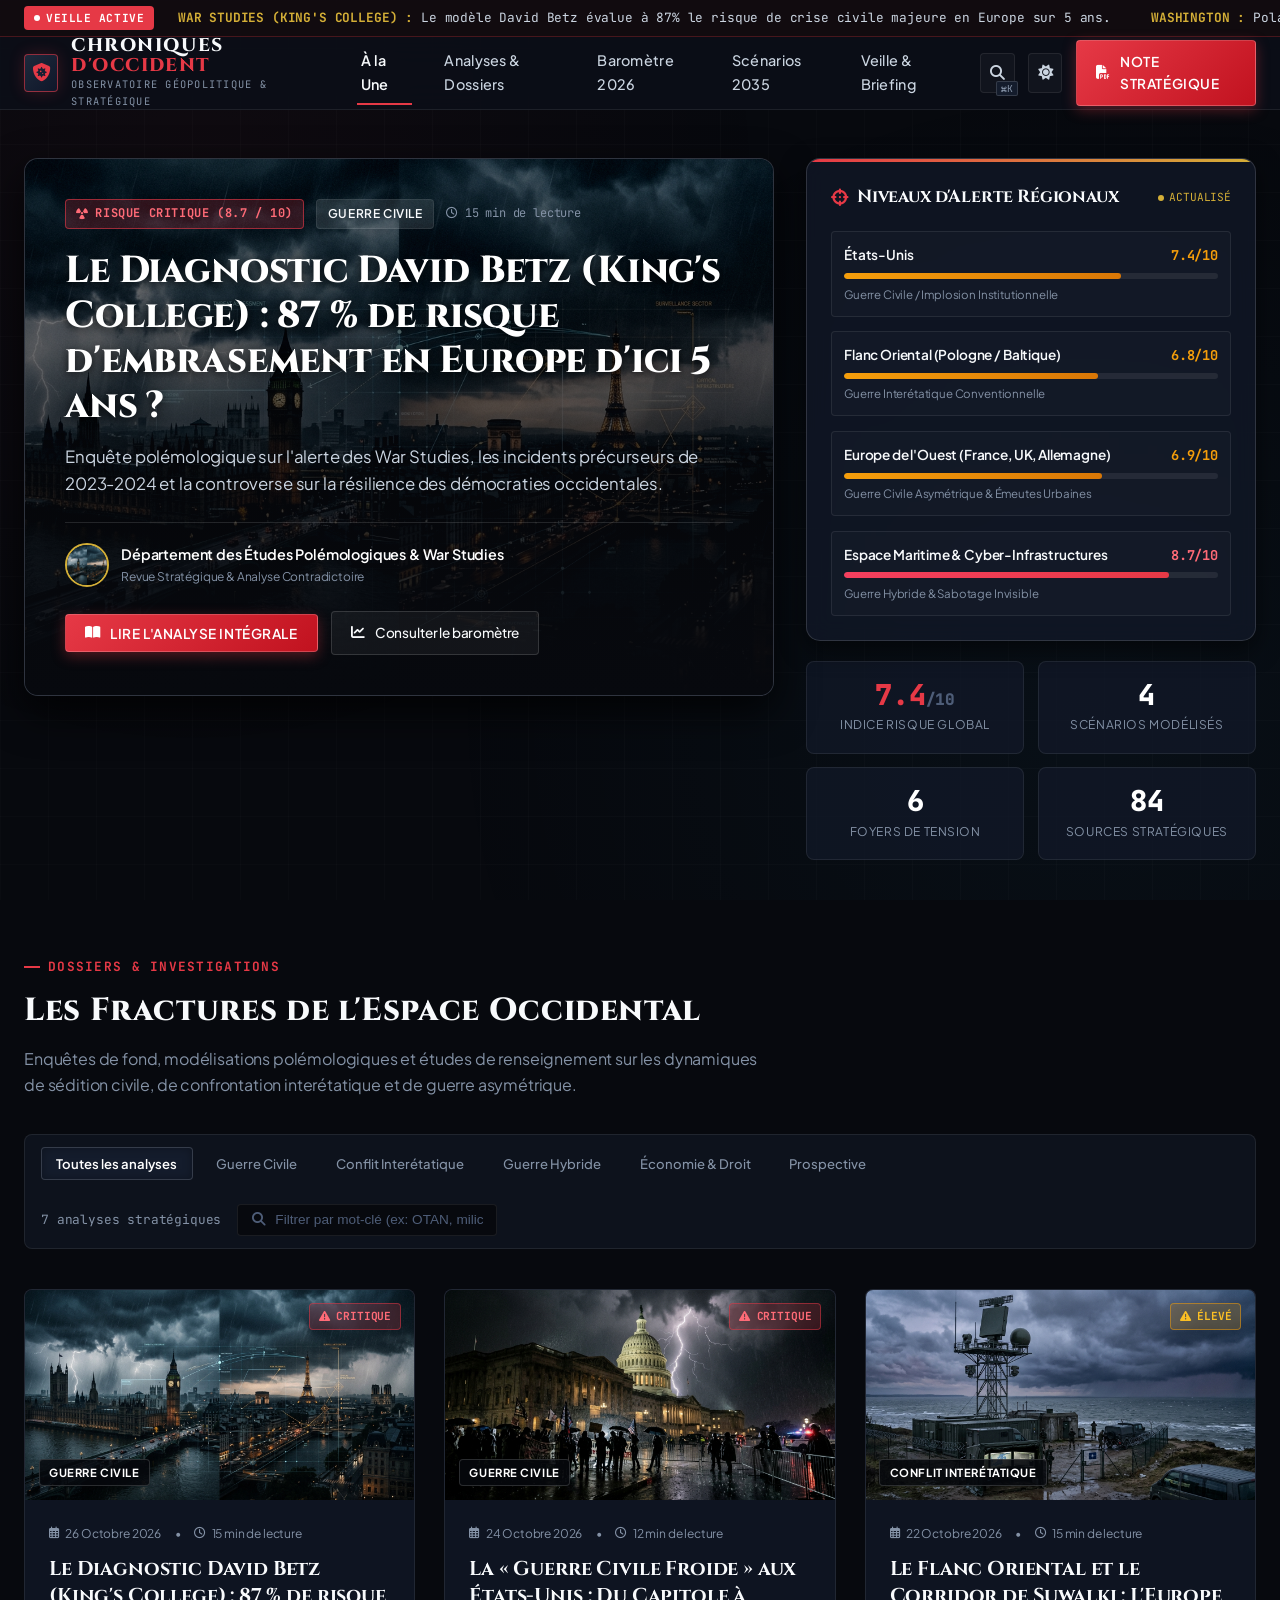
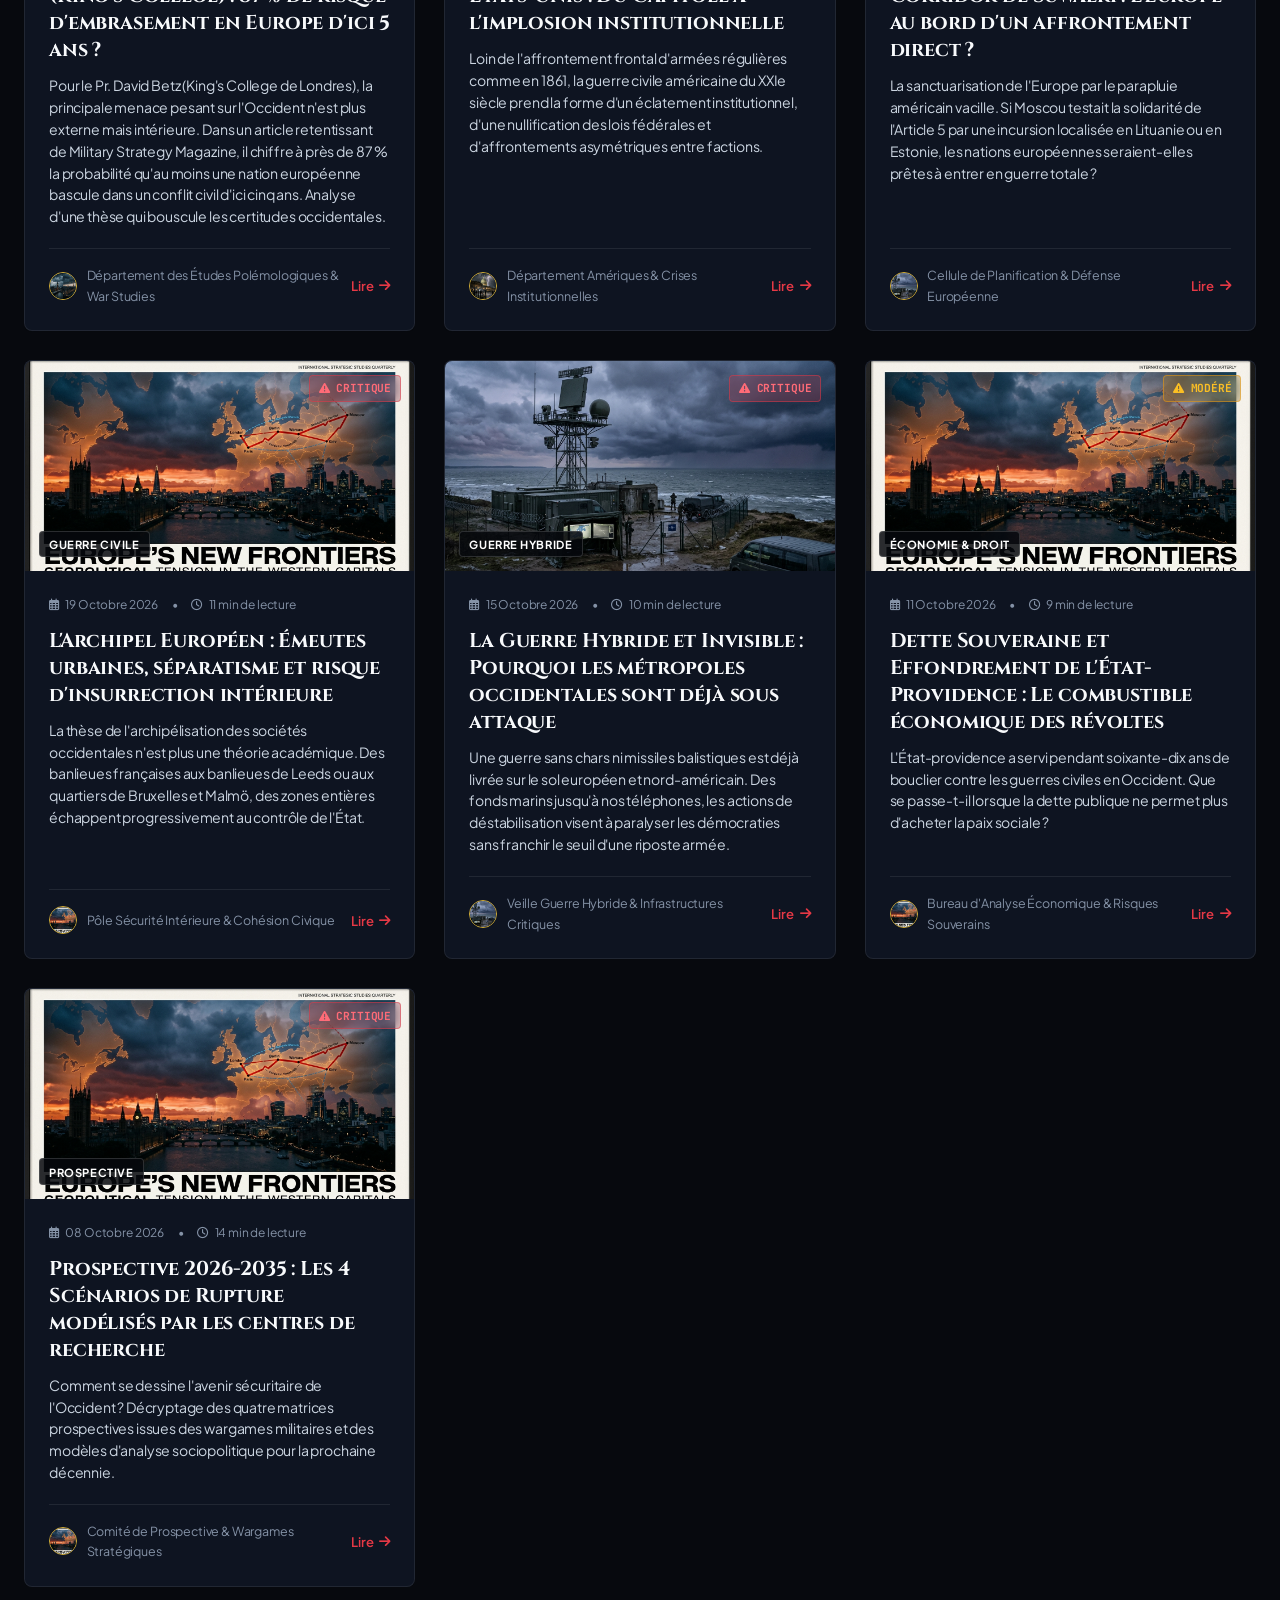
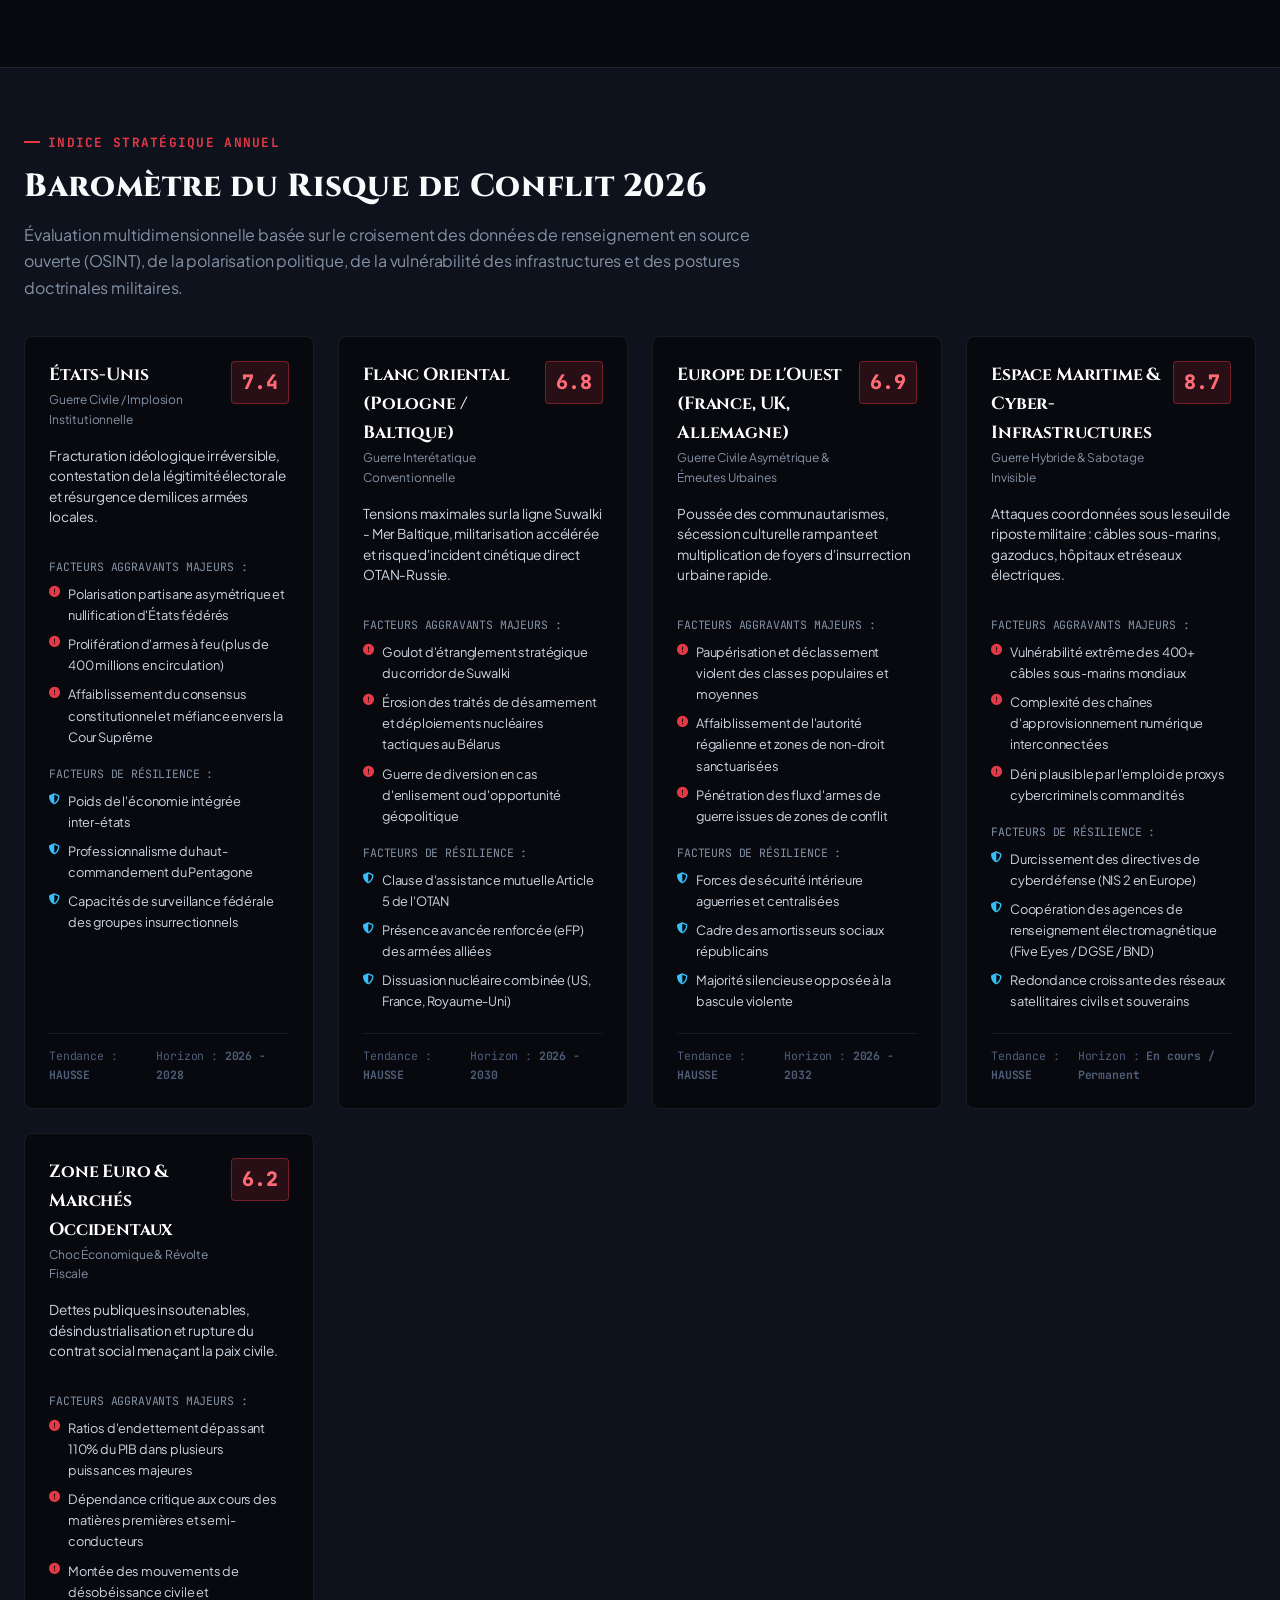
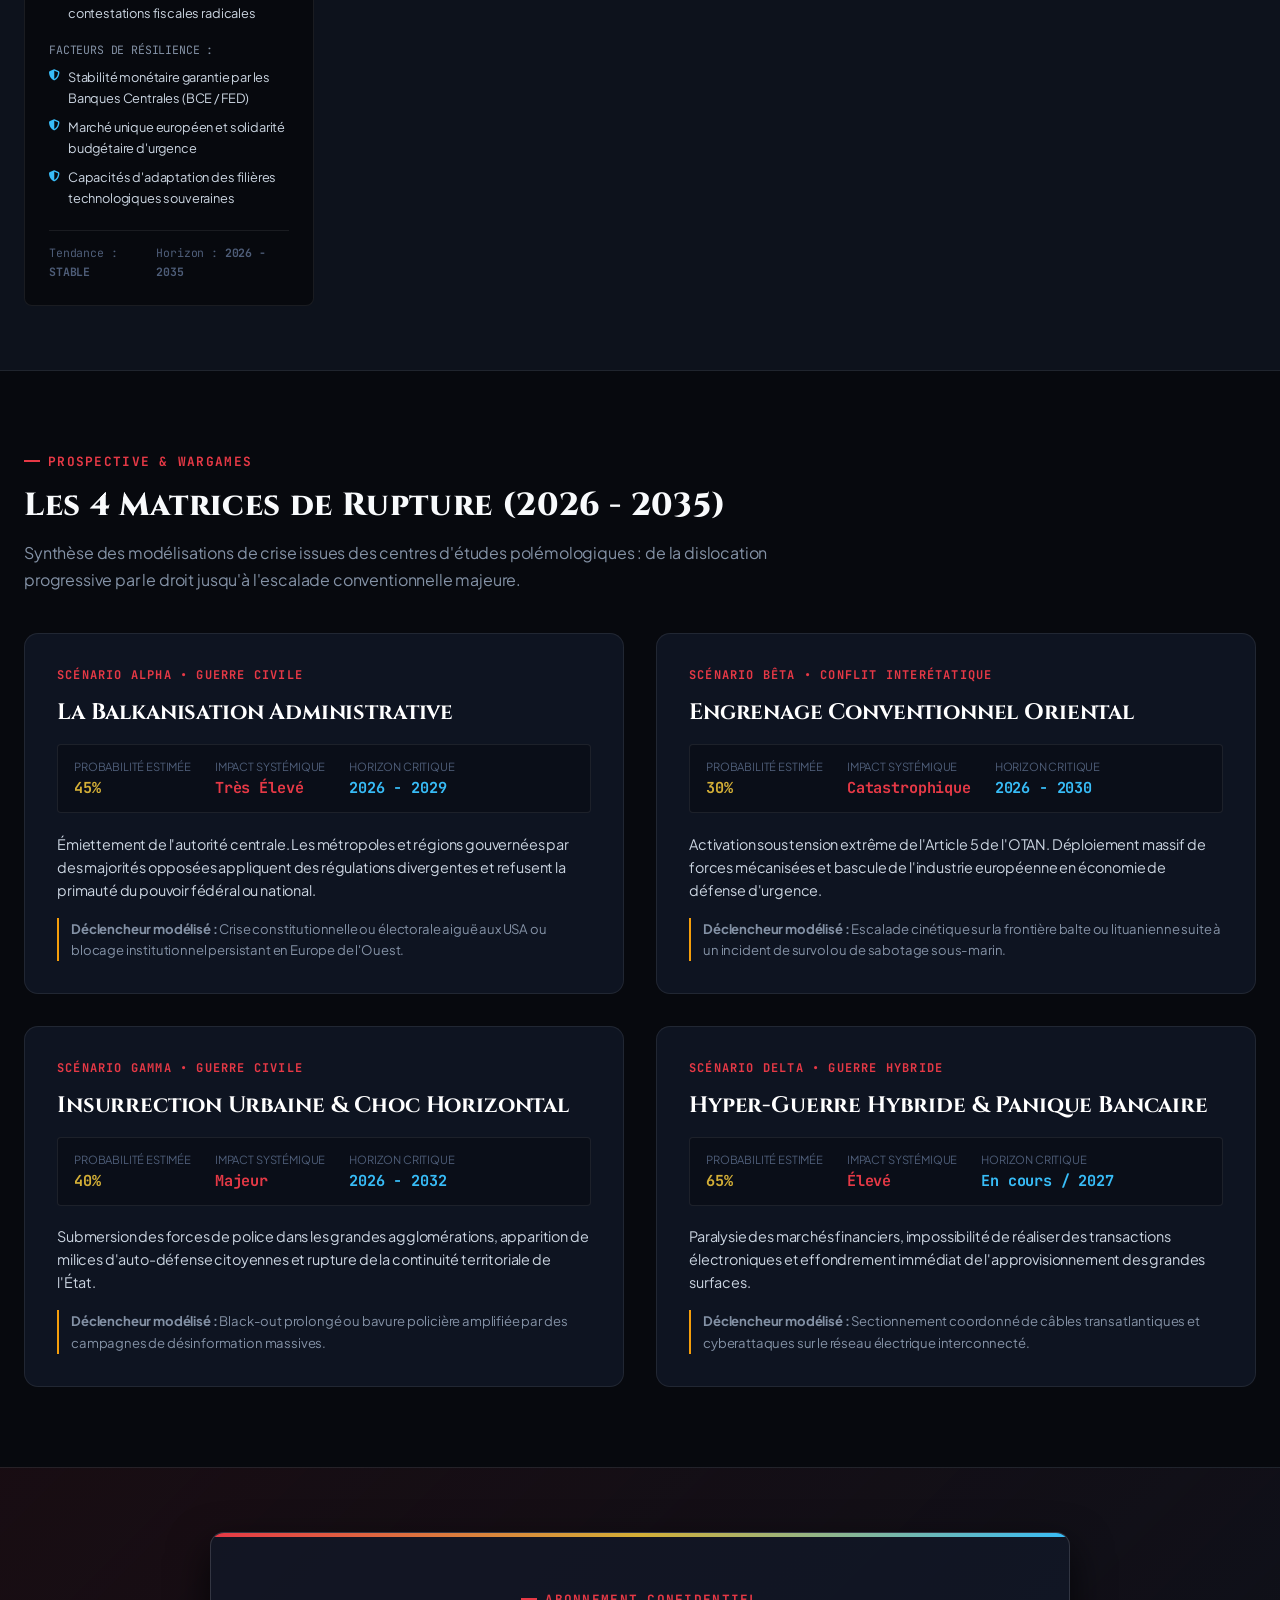
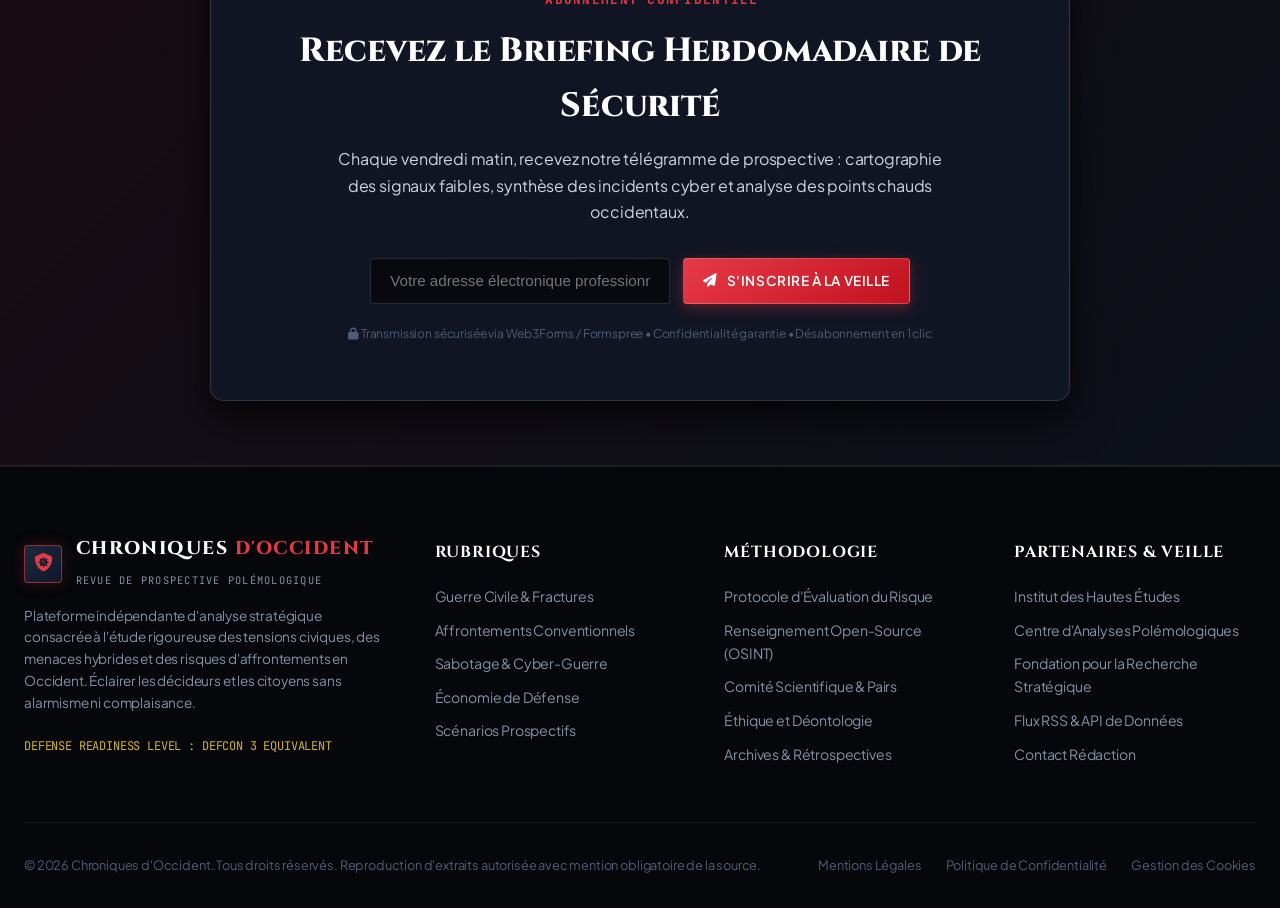
==== index.html @ d733ef21 "Initial commit: website files" ====
<!DOCTYPE html>
<html lang="fr" data-theme="dark">
<head>
  <meta charset="UTF-8">
  <meta name="viewport" content="width=device-width, initial-scale=1.0">
  <title>CHRONIQUES D'OCCIDENT | Revue d'Analyse Stratégique & Risques de Conflit</title>
  
  <!-- Méta SEO & Référencement -->
  <meta name="description" content="Revue de référence et observatoire géopolitique indépendant sur les risques de guerre civile, d'implosion institutionnelle et de conflit armé en Occident.">
  <meta name="keywords" content="guerre civile occident, risque de guerre europe, polarisation etats-unis, strategie militaire, guerre hybride, prospective 2030, defense europeenne, securite nationale">
  <meta name="author" content="Chroniques d'Occident">
  <meta property="og:title" content="CHRONIQUES D'OCCIDENT — L'Occident face au risque de guerre">
  <meta property="og:description" content="Enquêtes exclusives, baromètre du risque 2026 et scénarios de rupture civile et militaire dans le monde occidental.">
  <meta property="og:type" content="website">
  <meta property="og:image" content="assets/images/hero.jpg">
  
  <!-- Polices Google Fonts de haute qualité -->
  <link rel="preconnect" href="https://fonts.googleapis.com">
  <link rel="preconnect" href="https://fonts.gstatic.com" crossorigin>
  <link href="https://fonts.googleapis.com/css2?family=Cinzel:wght@600;700;800;900&family=JetBrains+Mono:wght@400;500;700&family=Plus+Jakarta+Sans:wght@300;400;500;600;700&display=swap" rel="stylesheet">
  
  <!-- FontAwesome 6 pour icônes vectorielles tactiques -->
  <link rel="stylesheet" href="https://cdnjs.cloudflare.com/ajax/libs/font-awesome/6.5.1/css/all.min.css" integrity="sha512-DTOQO9RWCH3ppGqcWaEA1BIZOC6xxalwEsw9c2QQeAIftl+Vegovlnee1c9QX4TctnWMn13TZye+giMm8e2LwA==" crossorigin="anonymous" referrerpolicy="no-referrer" />
  
  <!-- Feuille de styles personnalisée -->
  <link rel="stylesheet" href="css/style.css">
</head>
<body>

  <!-- Barre de progression de lecture au scroll -->
  <div id="scroll-progress-bar"></div>

  <!-- Barre de dépêches d'alerte stratégique continue -->
  <div class="alert-ticker-bar">
    <div class="container">
      <div class="ticker-content">
        <div class="ticker-badge">
          <span class="ticker-pulse"></span>
          VEILLE ACTIVE
        </div>
        <div class="ticker-scroller">
          <div class="ticker-item">
            <strong>WAR STUDIES (KING'S COLLEGE) :</strong> Le modèle David Betz évalue à 87% le risque de crise civile majeure en Europe sur 5 ans.
          </div>
          <div class="ticker-item">
            <strong>WASHINGTON :</strong> Polarisation record, réactivation des doctrines de nullification dans 18 États fédérés.
          </div>
          <div class="ticker-item">
            <strong>MER BALTIQUE :</strong> Surveillance renforcée suite à des coupures suspectes de câbles sous-marins.
          </div>
          <div class="ticker-item">
            <strong>EUROPE DE L'OUEST :</strong> Tensions urbaines en hausse, les services de renseignement modélisent le risque de sécession asymétrique.
          </div>
          <div class="ticker-item">
            <strong>CORRIDOR DE SUWALKI :</strong> Exercices interalliés à tir réel et redéploiement d'unités blindées.
          </div>
          <div class="ticker-item">
            <strong>CYBERESPACE :</strong> Multiplication des attaques par déni de service distribué sur les réseaux énergétiques.
          </div>
        </div>
      </div>
    </div>
  </div>

  <!-- En-tête avec Menu Collant (Sticky Menu) -->
  <header class="site-header" id="site-header">
    <div class="container nav-container">
      
      <!-- Identité de la revue -->
      <a href="#" class="brand-link" aria-label="Accueil Chroniques d'Occident">
        <div class="brand-icon">
          <i class="fas fa-shield-virus"></i>
        </div>
        <div class="brand-texts">
          <span class="brand-name">Chroniques <span>d'Occident</span></span>
          <span class="brand-sub">Observatoire Géopolitique & Stratégique</span>
        </div>
      </a>

      <!-- Navigation Principale -->
      <nav class="main-nav" id="main-nav" aria-label="Navigation principale">
        <a href="#a-la-une" class="nav-link active">À la Une</a>
        <a href="#analyses" class="nav-link">Analyses & Dossiers</a>
        <a href="#barometre" class="nav-link">Baromètre 2026</a>
        <a href="#scenarios" class="nav-link">Scénarios 2035</a>
        <a href="#veille" class="nav-link">Veille & Briefing</a>
      </nav>

      <!-- Actions Rapides & Outils -->
      <div class="header-actions">
        <!-- Bouton de Recherche Globale -->
        <button class="btn-icon" id="search-trigger-btn" title="Rechercher une analyse (Ctrl+K)" aria-label="Recherche">
          <i class="fas fa-search"></i>
          <span class="search-shortcut-badge">⌘K</span>
        </button>

        <!-- Basculeur de Thème -->
        <button class="btn-icon" id="theme-toggle-btn" title="Changer le mode d'affichage" aria-label="Changer de thème">
          <i class="fas fa-sun"></i>
        </button>

        <!-- CTA Dossier Stratégique -->
        <a href="#veille" class="btn-primary" style="text-decoration: none;">
          <i class="fas fa-file-pdf"></i>
          <span class="btn-text">Note Stratégique</span>
        </a>

        <!-- Bouton Menu Mobile Hamburger -->
        <button class="mobile-toggle" id="mobile-nav-toggle" aria-label="Ouvrir le menu">
          <i class="fas fa-bars"></i>
        </button>
      </div>

    </div>
  </header>

  <main>
    <!-- ====================================================================
         SECTION HERO : À LA UNE GÉOPOLITIQUE
         ==================================================================== -->
    <section class="hero-section" id="a-la-une">
      <div class="container">
        
        <div class="hero-grid">
          <!-- Carte Principale Hero Dynamique (remplie par app.js) -->
          <div id="hero-featured-container"></div>

          <!-- Panneau Latéral : Radar de Crise & Compteurs -->
          <aside class="hero-sidebar">
            <div class="radar-summary-card">
              <div class="sidebar-heading">
                <div class="sidebar-title">
                  <i class="fas fa-crosshairs"></i> Niveaux d'Alerte Régionaux
                </div>
                <div class="live-indicator">
                  <span class="ticker-pulse" style="background: var(--accent-gold);"></span>
                  ACTUALISÉ
                </div>
              </div>

              <!-- Jauges Dynamiques de Tension -->
              <div class="gauge-grid" id="hero-gauge-container">
                <!-- Rempli par JavaScript -->
              </div>
            </div>

            <!-- Bande de Compteurs Clés -->
            <div class="stats-strip">
              <div class="stat-box">
                <div class="stat-number" style="color: var(--accent-crimson);">7.4<span style="font-size: 1rem; color: var(--text-dim);">/10</span></div>
                <div class="stat-label">Indice Risque Global</div>
              </div>
              <div class="stat-box">
                <div class="stat-number">4</div>
                <div class="stat-label">Scénarios Modélisés</div>
              </div>
              <div class="stat-box">
                <div class="stat-number">6</div>
                <div class="stat-label">Foyers de Tension</div>
              </div>
              <div class="stat-box">
                <div class="stat-number">84</div>
                <div class="stat-label">Sources Stratégiques</div>
              </div>
            </div>
          </aside>
        </div>

      </div>
    </section>

    <!-- ====================================================================
         SECTION ANALYSES & DOSSIERS THÉMATIQUES
         ==================================================================== -->
    <section class="articles-section" id="analyses">
      <div class="container">
        
        <!-- En-tête de section -->
        <div class="section-header">
          <div class="section-label">Dossiers & Investigations</div>
          <h2 class="section-title">Les Fractures de l'Espace Occidental</h2>
          <p class="section-desc">
            Enquêtes de fond, modélisations polémologiques et études de renseignement sur les dynamiques de sédition civile, de confrontation interétatique et de guerre asymétrique.
          </p>
        </div>

        <!-- Barre de Filtres et Recherche -->
        <div class="filter-bar">
          <div class="category-pills">
            <button class="category-pill active" data-category="all">Toutes les analyses</button>
            <button class="category-pill" data-category="Guerre Civile">Guerre Civile</button>
            <button class="category-pill" data-category="Conflit Interétatique">Conflit Interétatique</button>
            <button class="category-pill" data-category="Guerre Hybride">Guerre Hybride</button>
            <button class="category-pill" data-category="Économie & Droit">Économie & Droit</button>
            <button class="category-pill" data-category="Prospective">Prospective</button>
          </div>

          <div style="display: flex; align-items: center; gap: 1rem;">
            <span id="articles-count-label" style="font-family: var(--font-mono); font-size: 0.8rem; color: var(--text-muted);">
              Chargement...
            </span>
            <div class="filter-search-box">
              <i class="fas fa-search"></i>
              <input type="text" id="filter-search-input" placeholder="Filtrer par mot-clé (ex: OTAN, milices...)" aria-label="Filtrer les articles">
            </div>
          </div>
        </div>

        <!-- Grille des Cartes d'Articles Dynamiques -->
        <div class="articles-grid" id="articles-grid">
          <!-- Injecté par JavaScript -->
        </div>

      </div>
    </section>

    <!-- ====================================================================
         SECTION BAROMÈTRE DU RISQUE 2026
         ==================================================================== -->
    <section class="barometer-section" id="barometre">
      <div class="container">
        
        <div class="section-header">
          <div class="section-label">Indice Stratégique Annuel</div>
          <h2 class="section-title">Baromètre du Risque de Conflit 2026</h2>
          <p class="section-desc">
            Évaluation multidimensionnelle basée sur le croisement des données de renseignement en source ouverte (OSINT), de la polarisation politique, de la vulnérabilité des infrastructures et des postures doctrinales militaires.
          </p>
        </div>

        <!-- Grille du Baromètre -->
        <div class="barometer-grid" id="barometer-grid">
          <!-- Rempli par JavaScript -->
        </div>

      </div>
    </section>

    <!-- ====================================================================
         SECTION MATRICE DES SCÉNARIOS PROSPECTIFS 2035
         ==================================================================== -->
    <section class="scenarios-section" id="scenarios">
      <div class="container">
        
        <div class="section-header">
          <div class="section-label">Prospective & Wargames</div>
          <h2 class="section-title">Les 4 Matrices de Rupture (2026 - 2035)</h2>
          <p class="section-desc">
            Synthèse des modélisations de crise issues des centres d'études polémologiques : de la dislocation progressive par le droit jusqu'à l'escalade conventionnelle majeure.
          </p>
        </div>

        <!-- Grille des Scénarios -->
        <div class="scenarios-grid" id="scenarios-grid">
          <!-- Rempli par JavaScript -->
        </div>

      </div>
    </section>

    <!-- ====================================================================
         SECTION NEWSLETTER & BRIEFING STRATÉGIQUE
         ==================================================================== -->
    <section class="briefing-newsletter-section" id="veille">
      <div class="container">
        
        <div class="briefing-box">
          <div class="section-label" style="justify-content: center; margin-bottom: 0.8rem;">Abonnement Confidentiel</div>
          <h2 class="briefing-title">Recevez le Briefing Hebdomadaire de Sécurité</h2>
          <p class="briefing-desc">
            Chaque vendredi matin, recevez notre télégramme de prospective : cartographie des signaux faibles, synthèse des incidents cyber et analyse des points chauds occidentaux.
          </p>

          <form class="newsletter-form" id="newsletter-form" action="https://api.web3forms.com/submit" method="POST">
            <!-- Clé Web3Forms (remplacez par votre clé gratuite reçue sur https://web3forms.com) -->
            <input type="hidden" name="access_key" id="web3forms-access-key" value="VOTRE_CLE_WEB3FORMS_ICI">
            <input type="hidden" name="subject" value="Nouvel abonné - Chroniques d'Occident (Veille Stratégique)">
            <input type="hidden" name="from_name" value="Chroniques d'Occident">
            <input type="checkbox" name="botcheck" style="display: none;">

            <input type="email" name="email" id="newsletter-email" class="newsletter-input" placeholder="Votre adresse électronique professionnelle" required autocomplete="email">
            <button type="submit" class="btn-primary" id="newsletter-submit-btn">
              <i class="fas fa-paper-plane"></i> <span id="newsletter-btn-text">S'inscrire à la Veille</span>
            </button>
          </form>

          <div style="font-size: 0.75rem; color: var(--text-dim); margin-top: 1.25rem;">
            <i class="fas fa-lock"></i> Transmission sécurisée via Web3Forms / Formspree • Confidentialité garantie • Désabonnement en 1 clic
          </div>
        </div>

      </div>
    </section>
  </main>

  <!-- ====================================================================
       PIED DE PAGE (FOOTER)
       ==================================================================== -->
  <footer class="site-footer">
    <div class="container">
      
      <div class="footer-grid">
        <div class="footer-col-brand">
          <div class="brand-link" style="margin-bottom: 1rem;">
            <div class="brand-icon">
              <i class="fas fa-shield-virus"></i>
            </div>
            <div class="brand-texts">
              <span class="brand-name">Chroniques <span>d'Occident</span></span>
              <span class="brand-sub">Revue de Prospective Polémologique</span>
            </div>
          </div>
          <p class="footer-manifesto">
            Plateforme indépendante d'analyse stratégique consacrée à l'étude rigoureuse des tensions civiques, des menaces hybrides et des risques d'affrontements en Occident. Éclairer les décideurs et les citoyens sans alarmisme ni complaisance.
          </p>
          <div style="font-family: var(--font-mono); font-size: 0.75rem; color: var(--accent-gold);">
            DEFENSE READINESS LEVEL : DEFCON 3 EQUIVALENT
          </div>
        </div>

        <div>
          <h4 class="footer-col-title">Rubriques</h4>
          <div class="footer-links">
            <a href="#analyses">Guerre Civile & Fractures</a>
            <a href="#analyses">Affrontements Conventionnels</a>
            <a href="#analyses">Sabotage & Cyber-Guerre</a>
            <a href="#analyses">Économie de Défense</a>
            <a href="#scenarios">Scénarios Prospectifs</a>
          </div>
        </div>

        <div>
          <h4 class="footer-col-title">Méthodologie</h4>
          <div class="footer-links">
            <a href="#">Protocole d'Évaluation du Risque</a>
            <a href="#">Renseignement Open-Source (OSINT)</a>
            <a href="#">Comité Scientifique & Pairs</a>
            <a href="#">Éthique et Déontologie</a>
            <a href="#">Archives & Rétrospectives</a>
          </div>
        </div>

        <div>
          <h4 class="footer-col-title">Partenaires & Veille</h4>
          <div class="footer-links">
            <a href="#">Institut des Hautes Études</a>
            <a href="#">Centre d'Analyses Polémologiques</a>
            <a href="#">Fondation pour la Recherche Stratégique</a>
            <a href="#">Flux RSS & API de Données</a>
            <a href="#">Contact Rédaction</a>
          </div>
        </div>
      </div>

      <div class="footer-bottom">
        <div>
          © 2026 Chroniques d'Occident. Tous droits réservés. Reproduction d'extraits autorisée avec mention obligatoire de la source.
        </div>
        <div style="display: flex; gap: 1.5rem;">
          <a href="#">Mentions Légales</a>
          <a href="#">Politique de Confidentialité</a>
          <a href="#">Gestion des Cookies</a>
        </div>
      </div>

    </div>
  </footer>

  <!-- ====================================================================
       MODAL DE LECTURE COMPLÈTE DE L'ARTICLE (READER VIEW)
       ==================================================================== -->
  <div class="reader-modal-overlay" id="reader-modal" role="dialog" aria-modal="true" aria-labelledby="reader-top-title">
    <div class="reader-modal-container">
      
      <!-- Barre d'outils du lecteur -->
      <div class="reader-top-bar">
        <div class="reader-top-title" id="reader-top-title">Lecture d'Analyse</div>
        
        <div class="reader-actions-bar">
          <button class="reader-btn" id="font-decrease" title="Diminuer la taille de police">A-</button>
          <button class="reader-btn" id="font-increase" title="Augmenter la taille de police">A+</button>
          <button class="reader-btn" id="share-article-btn" title="Copier le lien de l'article">
            <i class="fas fa-link"></i> Partager
          </button>
          <button class="reader-btn reader-btn-close" id="reader-close-btn" title="Fermer la lecture (Échap)">
            <i class="fas fa-times"></i> Fermer
          </button>
        </div>
      </div>

      <!-- Corps déroulant du document -->
      <div class="reader-scroll-content">
        <div id="reader-content-body">
          <!-- Injecté par JavaScript -->
        </div>
      </div>

    </div>
  </div>

  <!-- ====================================================================
       MODAL DE RECHERCHE GLOBALE INSTANTANÉE (CTRL + K)
       ==================================================================== -->
  <div class="search-modal-overlay" id="search-modal" role="dialog" aria-modal="true" aria-label="Recherche globale">
    <div class="search-modal-box">
      <div class="search-modal-header">
        <i class="fas fa-search" style="color: var(--accent-crimson);"></i>
        <input type="text" id="search-modal-input" class="search-modal-input" placeholder="Rechercher parmi les dossiers, concepts et zones..." autocomplete="off">
        <button id="search-modal-close" class="reader-btn" style="border: none;">
          <i class="fas fa-times"></i>
        </button>
      </div>

      <div class="search-results-list" id="search-results-container">
        <!-- Rempli en temps réel -->
      </div>
    </div>
  </div>

  <!-- Conteneur de Notifications Toast -->
  <div class="toast-container" id="toast-container"></div>

  <!-- Script d'Initialisation ES Module -->
  <script type="module" src="js/app.js"></script>
</body>
</html>
---- css/style.css ----
/* ==========================================================================
   CHRONIQUES D'OCCIDENT - Système de Design Stratégique & Géopolitique
   Esthétique : Revue de prospective stratégique haut de gamme, dark mode luxe
   ========================================================================== */

:root {
  /* Palette de couleurs */
  --bg-primary: #07090e;
  --bg-secondary: #0d121c;
  --bg-tertiary: #141c2c;
  --bg-card: rgba(18, 25, 40, 0.75);
  --bg-card-hover: rgba(26, 36, 58, 0.9);
  --bg-glass: rgba(11, 15, 25, 0.82);
  --bg-modal: #0b101a;

  /* Bordures et séparateurs */
  --border-subtle: rgba(255, 255, 255, 0.08);
  --border-medium: rgba(255, 255, 255, 0.14);
  --border-highlight: rgba(230, 57, 70, 0.4);

  /* Accents géopolitiques */
  --accent-crimson: #e63946;
  --accent-crimson-glow: rgba(230, 57, 70, 0.35);
  --accent-amber: #f59e0b;
  --accent-gold: #d4af37;
  --accent-cyan: #38bdf8;
  --accent-blue: #3b82f6;
  --accent-green: #10b981;

  /* Typographie & Couleurs de texte */
  --text-primary: #f8fafc;
  --text-secondary: #cbd5e1;
  --text-muted: #8492a6;
  --text-dim: #4e5d78;

  /* Polices */
  --font-serif: 'Cinzel', 'Playfair Display', Georgia, 'Times New Roman', serif;
  --font-body: 'Plus Jakarta Sans', 'Inter', -apple-system, BlinkMacSystemFont, sans-serif;
  --font-mono: 'JetBrains Mono', 'Fira Code', Menlo, monospace;

  /* Effets & Ombres */
  --shadow-sm: 0 2px 8px rgba(0, 0, 0, 0.4);
  --shadow-md: 0 8px 24px rgba(0, 0, 0, 0.55);
  --shadow-lg: 0 16px 40px rgba(0, 0, 0, 0.75);
  --shadow-crimson: 0 8px 30px rgba(230, 57, 70, 0.25);
  --shadow-gold: 0 8px 30px rgba(212, 175, 55, 0.2);

  /* Rayons & Transitions */
  --radius-sm: 4px;
  --radius-md: 8px;
  --radius-lg: 14px;
  --radius-full: 9999px;
  --transition-fast: 0.2s cubic-bezier(0.16, 1, 0.3, 1);
  --transition-smooth: 0.35s cubic-bezier(0.16, 1, 0.3, 1);
}

/* Light / High-Contrast Editorial Mode Alternative */
[data-theme="editorial-light"] {
  --bg-primary: #f4f4f7;
  --bg-secondary: #ffffff;
  --bg-tertiary: #eaecf2;
  --bg-card: rgba(255, 255, 255, 0.95);
  --bg-card-hover: #ffffff;
  --bg-glass: rgba(244, 244, 247, 0.92);
  --bg-modal: #ffffff;
  --border-subtle: rgba(0, 0, 0, 0.09);
  --border-medium: rgba(0, 0, 0, 0.16);
  --text-primary: #111827;
  --text-secondary: #374151;
  --text-muted: #6b7280;
  --text-dim: #9ca3af;
  --shadow-md: 0 8px 24px rgba(0, 0, 0, 0.08);
  --shadow-lg: 0 16px 40px rgba(0, 0, 0, 0.12);
}

/* Base & Reset */
*, *::before, *::after {
  box-sizing: border-box;
  margin: 0;
  padding: 0;
}

html {
  font-size: 16px;
  scroll-behavior: smooth;
  scroll-padding-top: 80px;
}

body {
  font-family: var(--font-body);
  background-color: var(--bg-primary);
  color: var(--text-secondary);
  line-height: 1.65;
  letter-spacing: -0.01em;
  overflow-x: hidden;
  position: relative;
  min-height: 100vh;
}

/* Texture de fond subtile et grille tactique */
body::before {
  content: '';
  position: fixed;
  top: 0;
  left: 0;
  width: 100vw;
  height: 100vh;
  background-image: 
    radial-gradient(circle at 15% 20%, rgba(230, 57, 70, 0.04) 0%, transparent 45%),
    radial-gradient(circle at 85% 80%, rgba(56, 189, 248, 0.04) 0%, transparent 50%),
    linear-gradient(rgba(255, 255, 255, 0.015) 1px, transparent 1px),
    linear-gradient(90deg, rgba(255, 255, 255, 0.015) 1px, transparent 1px);
  background-size: 100% 100%, 100% 100%, 48px 48px, 48px 48px;
  pointer-events: none;
  z-index: 0;
}

img {
  max-width: 100%;
  height: auto;
  display: block;
}

a {
  color: inherit;
  text-decoration: none;
  transition: color var(--transition-fast);
}

button {
  font-family: inherit;
  cursor: pointer;
  border: none;
  background: none;
  outline: none;
}

ul {
  list-style: none;
}

.container {
  width: 100%;
  max-width: 1320px;
  margin-left: auto;
  margin-right: auto;
  padding-left: 1.5rem;
  padding-right: 1.5rem;
  position: relative;
  z-index: 1;
}

/* ==========================================================================
   BARRE DE PROGRESSION DE LECTURE (EN HAUT DU MENU STICKY)
   ========================================================================== */
#scroll-progress-bar {
  position: fixed;
  top: 0;
  left: 0;
  height: 3px;
  width: 0%;
  background: linear-gradient(90deg, var(--accent-crimson), var(--accent-gold), var(--accent-cyan));
  z-index: 1100;
  transition: width 0.1s ease-out;
}

/* ==========================================================================
   TICKER D'ALERTES / FLASH GÉOPOLITIQUE
   ========================================================================== */
.alert-ticker-bar {
  background: rgba(18, 12, 16, 0.95);
  border-bottom: 1px solid rgba(230, 57, 70, 0.25);
  padding: 0.4rem 0;
  font-size: 0.8rem;
  font-family: var(--font-mono);
  position: relative;
  z-index: 990;
  overflow: hidden;
}

.ticker-content {
  display: flex;
  align-items: center;
  gap: 1.5rem;
  white-space: nowrap;
}

.ticker-badge {
  background: var(--accent-crimson);
  color: #fff;
  font-weight: 700;
  font-size: 0.7rem;
  padding: 0.15rem 0.6rem;
  border-radius: var(--radius-sm);
  display: inline-flex;
  align-items: center;
  gap: 0.4rem;
  letter-spacing: 0.05em;
  text-transform: uppercase;
}

.ticker-pulse {
  width: 6px;
  height: 6px;
  border-radius: 50%;
  background: #ffffff;
  animation: pulse-beacon 1.5s infinite;
}

.ticker-scroller {
  display: flex;
  gap: 2.5rem;
  animation: scrollTicker 38s linear infinite;
}

.ticker-item {
  color: var(--text-secondary);
  display: inline-flex;
  align-items: center;
  gap: 0.5rem;
}

.ticker-item strong {
  color: var(--accent-gold);
}

@keyframes scrollTicker {
  0% { transform: translateX(0); }
  100% { transform: translateX(-50%); }
}

@keyframes pulse-beacon {
  0% { transform: scale(0.9); opacity: 1; }
  50% { transform: scale(1.4); opacity: 0.4; }
  100% { transform: scale(0.9); opacity: 1; }
}

/* ==========================================================================
   MENU STICKY HAUT DE PAGE (STICKY NAVIGATION)
   ========================================================================== */
.site-header {
  position: sticky;
  top: 0;
  width: 100%;
  background: var(--bg-glass);
  backdrop-filter: blur(16px);
  -webkit-backdrop-filter: blur(16px);
  border-bottom: 1px solid var(--border-subtle);
  z-index: 1000;
  transition: background var(--transition-fast), border-color var(--transition-fast), padding var(--transition-fast);
}

.site-header.scrolled {
  background: rgba(7, 9, 14, 0.96);
  border-bottom-color: var(--border-medium);
  box-shadow: var(--shadow-md);
}

.nav-container {
  display: flex;
  align-items: center;
  justify-content: space-between;
  height: 72px;
  gap: 1.5rem;
}

/* Logo & Marque */
.brand-link {
  display: flex;
  align-items: center;
  gap: 0.85rem;
}

.brand-icon {
  width: 38px;
  height: 38px;
  background: linear-gradient(135deg, #1e293b 0%, #0f172a 100%);
  border: 1px solid rgba(230, 57, 70, 0.6);
  border-radius: var(--radius-sm);
  display: flex;
  align-items: center;
  justify-content: center;
  color: var(--accent-crimson);
  font-size: 1.15rem;
  box-shadow: 0 0 16px rgba(230, 57, 70, 0.2);
  transition: transform var(--transition-fast), border-color var(--transition-fast);
}

.brand-link:hover .brand-icon {
  transform: rotate(-5deg) scale(1.05);
  border-color: var(--accent-crimson);
}

.brand-texts {
  display: flex;
  flex-direction: column;
}

.brand-name {
  font-family: var(--font-serif);
  font-weight: 800;
  font-size: 1.15rem;
  letter-spacing: 0.08em;
  color: var(--text-primary);
  text-transform: uppercase;
  line-height: 1.1;
}

.brand-name span {
  color: var(--accent-crimson);
}

.brand-sub {
  font-family: var(--font-mono);
  font-size: 0.65rem;
  letter-spacing: 0.12em;
  color: var(--text-muted);
  text-transform: uppercase;
}

/* Liens de navigation */
.main-nav {
  display: flex;
  align-items: center;
  gap: 1.8rem;
}

.nav-link {
  font-size: 0.9rem;
  font-weight: 500;
  color: var(--text-secondary);
  padding: 0.4rem 0.2rem;
  position: relative;
  letter-spacing: 0.02em;
}

.nav-link::after {
  content: '';
  position: absolute;
  bottom: -2px;
  left: 0;
  width: 0%;
  height: 2px;
  background: var(--accent-crimson);
  transition: width var(--transition-fast);
}

.nav-link:hover,
.nav-link.active {
  color: var(--text-primary);
}

.nav-link:hover::after,
.nav-link.active::after {
  width: 100%;
}

.nav-link.active {
  font-weight: 600;
}

/* Actions Header */
.header-actions {
  display: flex;
  align-items: center;
  gap: 0.85rem;
}

.btn-icon {
  width: 40px;
  height: 40px;
  display: flex;
  align-items: center;
  justify-content: center;
  border-radius: var(--radius-sm);
  color: var(--text-secondary);
  border: 1px solid var(--border-subtle);
  background: rgba(255, 255, 255, 0.03);
  transition: all var(--transition-fast);
  font-size: 0.95rem;
  position: relative;
}

.btn-icon:hover {
  color: var(--text-primary);
  border-color: var(--border-medium);
  background: rgba(255, 255, 255, 0.08);
}

.search-shortcut-badge {
  position: absolute;
  bottom: -4px;
  right: -4px;
  background: var(--bg-tertiary);
  border: 1px solid var(--border-medium);
  font-size: 0.6rem;
  font-family: var(--font-mono);
  padding: 0 0.25rem;
  border-radius: 2px;
  color: var(--text-muted);
}

.btn-primary {
  display: inline-flex;
  align-items: center;
  gap: 0.6rem;
  background: linear-gradient(135deg, var(--accent-crimson) 0%, #c1121f 100%);
  color: #ffffff;
  font-size: 0.85rem;
  font-weight: 600;
  letter-spacing: 0.04em;
  padding: 0.6rem 1.2rem;
  border-radius: var(--radius-sm);
  border: 1px solid rgba(255, 255, 255, 0.2);
  box-shadow: 0 4px 14px rgba(230, 57, 70, 0.35);
  transition: all var(--transition-fast);
  text-transform: uppercase;
}

.btn-primary:hover {
  transform: translateY(-1px);
  box-shadow: 0 6px 20px rgba(230, 57, 70, 0.5);
  filter: brightness(1.1);
}

.btn-secondary {
  display: inline-flex;
  align-items: center;
  gap: 0.6rem;
  background: rgba(255, 255, 255, 0.05);
  color: var(--text-primary);
  font-size: 0.85rem;
  font-weight: 500;
  padding: 0.6rem 1.2rem;
  border-radius: var(--radius-sm);
  border: 1px solid var(--border-medium);
  transition: all var(--transition-fast);
}

.btn-secondary:hover {
  background: rgba(255, 255, 255, 0.1);
  border-color: var(--text-muted);
  color: #fff;
}

/* Menu Mobile Toggle */
.mobile-toggle {
  display: none;
  font-size: 1.2rem;
  color: var(--text-primary);
  padding: 0.5rem;
}

/* ==========================================================================
   SECTION HERO PRINCIPALE (À LA UNE GÉOPOLITIQUE)
   ========================================================================== */
.hero-section {
  padding: 3rem 0 4rem 0;
  position: relative;
  overflow: hidden;
}

.hero-grid {
  display: grid;
  grid-template-columns: 1.25fr 0.75fr;
  gap: 2rem;
  align-items: stretch;
}

/* Carte Hero Phare */
.hero-main-card {
  position: relative;
  border-radius: var(--radius-lg);
  overflow: hidden;
  border: 1px solid var(--border-medium);
  box-shadow: var(--shadow-lg);
  display: flex;
  flex-direction: column;
  justify-content: flex-end;
  min-height: 520px;
  background: #0d131f;
}

.hero-img-wrap {
  position: absolute;
  inset: 0;
  width: 100%;
  height: 100%;
  z-index: 1;
}

.hero-img-wrap img {
  width: 100%;
  height: 100%;
  object-fit: cover;
  object-position: center;
  transition: transform 1.2s cubic-bezier(0.16, 1, 0.3, 1);
  filter: brightness(0.72) contrast(1.15);
}

.hero-main-card:hover .hero-img-wrap img {
  transform: scale(1.03);
}

.hero-overlay-gradient {
  position: absolute;
  inset: 0;
  background: linear-gradient(
    180deg,
    rgba(7, 9, 14, 0.2) 0%,
    rgba(7, 9, 14, 0.5) 40%,
    rgba(7, 9, 14, 0.95) 90%,
    #07090e 100%
  );
  z-index: 2;
}

.hero-content {
  position: relative;
  z-index: 3;
  padding: 2.5rem;
}

.hero-tag-row {
  display: flex;
  align-items: center;
  gap: 0.75rem;
  margin-bottom: 1.2rem;
  flex-wrap: wrap;
}

.badge-threat {
  font-family: var(--font-mono);
  font-size: 0.75rem;
  font-weight: 700;
  text-transform: uppercase;
  padding: 0.25rem 0.65rem;
  border-radius: var(--radius-sm);
  letter-spacing: 0.05em;
  display: inline-flex;
  align-items: center;
  gap: 0.4rem;
}

.badge-threat.threat-critical {
  background: rgba(230, 57, 70, 0.2);
  color: #ff6b77;
  border: 1px solid rgba(230, 57, 70, 0.6);
}

.badge-threat.threat-high {
  background: rgba(245, 158, 11, 0.2);
  color: #fbbf24;
  border: 1px solid rgba(245, 158, 11, 0.6);
}

.badge-category {
  background: rgba(255, 255, 255, 0.1);
  color: var(--text-primary);
  font-size: 0.75rem;
  font-weight: 600;
  padding: 0.25rem 0.65rem;
  border-radius: var(--radius-sm);
  border: 1px solid var(--border-subtle);
  text-transform: uppercase;
  letter-spacing: 0.05em;
}

.hero-title {
  font-family: var(--font-serif);
  font-size: 2.35rem;
  font-weight: 800;
  line-height: 1.2;
  color: #ffffff;
  margin-bottom: 1rem;
  text-shadow: 0 2px 10px rgba(0, 0, 0, 0.8);
}

.hero-subtitle {
  font-size: 1.05rem;
  color: var(--text-secondary);
  line-height: 1.6;
  margin-bottom: 1.5rem;
  max-width: 95%;
}

.hero-meta-row {
  display: flex;
  align-items: center;
  justify-content: space-between;
  gap: 1.5rem;
  flex-wrap: wrap;
  border-top: 1px solid rgba(255, 255, 255, 0.12);
  padding-top: 1.25rem;
}

.hero-author {
  display: flex;
  align-items: center;
  gap: 0.75rem;
}

.author-avatar {
  width: 44px;
  height: 44px;
  border-radius: 50%;
  object-fit: cover;
  border: 2px solid var(--accent-gold);
}

.author-info .author-name {
  color: #fff;
  font-weight: 600;
  font-size: 0.9rem;
}

.author-info .author-role {
  color: var(--text-muted);
  font-size: 0.75rem;
}

.hero-cta-buttons {
  display: flex;
  align-items: center;
  gap: 0.85rem;
}

/* Panneau latéral Hero : Observatoire & Métriques d'alerte */
.hero-sidebar {
  display: flex;
  flex-direction: column;
  gap: 1.25rem;
}

.radar-summary-card {
  background: var(--bg-card);
  backdrop-filter: blur(12px);
  border: 1px solid var(--border-medium);
  border-radius: var(--radius-lg);
  padding: 1.5rem;
  box-shadow: var(--shadow-md);
  position: relative;
  overflow: hidden;
}

.radar-summary-card::before {
  content: '';
  position: absolute;
  top: 0;
  left: 0;
  right: 0;
  height: 3px;
  background: linear-gradient(90deg, var(--accent-crimson), var(--accent-gold));
}

.sidebar-heading {
  display: flex;
  align-items: center;
  justify-content: space-between;
  margin-bottom: 1.2rem;
}

.sidebar-title {
  font-family: var(--font-serif);
  font-size: 1.1rem;
  font-weight: 700;
  color: var(--text-primary);
  display: flex;
  align-items: center;
  gap: 0.5rem;
}

.sidebar-title i {
  color: var(--accent-crimson);
}

.live-indicator {
  font-family: var(--font-mono);
  font-size: 0.7rem;
  color: var(--accent-gold);
  display: flex;
  align-items: center;
  gap: 0.35rem;
}

.gauge-grid {
  display: flex;
  flex-direction: column;
  gap: 0.9rem;
}

.gauge-item {
  background: rgba(255, 255, 255, 0.02);
  border: 1px solid var(--border-subtle);
  border-radius: var(--radius-sm);
  padding: 0.75rem;
  transition: all var(--transition-fast);
}

.gauge-item:hover {
  background: rgba(255, 255, 255, 0.05);
  border-color: var(--border-medium);
}

.gauge-label-row {
  display: flex;
  justify-content: space-between;
  align-items: baseline;
  font-size: 0.85rem;
  margin-bottom: 0.4rem;
}

.gauge-name {
  color: var(--text-primary);
  font-weight: 600;
}

.gauge-score {
  font-family: var(--font-mono);
  font-weight: 700;
}

.gauge-score.high {
  color: #ff6b77;
}

.gauge-score.med {
  color: var(--accent-amber);
}

.gauge-bar-track {
  width: 100%;
  height: 6px;
  background: rgba(255, 255, 255, 0.08);
  border-radius: 3px;
  overflow: hidden;
}

.gauge-bar-fill {
  height: 100%;
  border-radius: 3px;
  transition: width 1s ease-in-out;
}

.gauge-bar-fill.fill-crimson {
  background: linear-gradient(90deg, #f43f5e, var(--accent-crimson));
}

.gauge-bar-fill.fill-amber {
  background: linear-gradient(90deg, #f59e0b, #d97706);
}

.gauge-bar-fill.fill-blue {
  background: linear-gradient(90deg, #38bdf8, #2563eb);
}

/* Stat Strip Counters */
.stats-strip {
  display: grid;
  grid-template-columns: repeat(2, 1fr);
  gap: 0.85rem;
}

.stat-box {
  background: var(--bg-card);
  border: 1px solid var(--border-subtle);
  border-radius: var(--radius-md);
  padding: 1.1rem;
  text-align: center;
  transition: all var(--transition-fast);
}

.stat-box:hover {
  transform: translateY(-2px);
  border-color: var(--border-medium);
  box-shadow: var(--shadow-sm);
}

.stat-number {
  font-family: var(--font-mono);
  font-size: 1.8rem;
  font-weight: 800;
  color: #fff;
  line-height: 1.1;
  margin-bottom: 0.25rem;
}

.stat-label {
  font-size: 0.75rem;
  color: var(--text-muted);
  text-transform: uppercase;
  letter-spacing: 0.05em;
}

/* ==========================================================================
   SECTION EN-TÊTE DE RUBRIQUE & FILTRES
   ========================================================================== */
.section-header {
  margin-bottom: 2.2rem;
  display: flex;
  flex-direction: column;
  gap: 0.5rem;
}

.section-label {
  font-family: var(--font-mono);
  font-size: 0.8rem;
  color: var(--accent-crimson);
  text-transform: uppercase;
  letter-spacing: 0.1em;
  font-weight: 700;
  display: flex;
  align-items: center;
  gap: 0.5rem;
}

.section-label::before {
  content: '';
  display: inline-block;
  width: 16px;
  height: 2px;
  background: var(--accent-crimson);
}

.section-title {
  font-family: var(--font-serif);
  font-size: 2rem;
  font-weight: 800;
  color: var(--text-primary);
  letter-spacing: 0.02em;
}

.section-desc {
  font-size: 1rem;
  color: var(--text-muted);
  max-width: 750px;
}

/* Barre de filtres & recherche */
.filter-bar {
  display: flex;
  align-items: center;
  justify-content: space-between;
  gap: 1.5rem;
  background: var(--bg-secondary);
  border: 1px solid var(--border-subtle);
  border-radius: var(--radius-md);
  padding: 0.75rem 1rem;
  margin-bottom: 2.5rem;
  flex-wrap: wrap;
}

.category-pills {
  display: flex;
  align-items: center;
  gap: 0.5rem;
  flex-wrap: wrap;
}

.category-pill {
  padding: 0.45rem 0.9rem;
  font-size: 0.82rem;
  font-weight: 500;
  border-radius: var(--radius-sm);
  color: var(--text-muted);
  border: 1px solid transparent;
  transition: all var(--transition-fast);
}

.category-pill:hover {
  color: var(--text-primary);
  background: rgba(255, 255, 255, 0.05);
}

.category-pill.active {
  background: var(--bg-tertiary);
  color: #fff;
  border-color: var(--border-medium);
  box-shadow: inset 0 0 10px rgba(0, 0, 0, 0.3);
  font-weight: 600;
}

.filter-search-box {
  display: flex;
  align-items: center;
  gap: 0.6rem;
  background: var(--bg-primary);
  border: 1px solid var(--border-subtle);
  padding: 0.45rem 0.85rem;
  border-radius: var(--radius-sm);
  min-width: 260px;
}

.filter-search-box i {
  color: var(--text-dim);
  font-size: 0.85rem;
}

.filter-search-box input {
  background: transparent;
  border: none;
  outline: none;
  color: var(--text-primary);
  font-size: 0.85rem;
  width: 100%;
}

.filter-search-box input::placeholder {
  color: var(--text-dim);
}

/* ==========================================================================
   GRILLE D'ARTICLES STRATÉGIQUES
   ========================================================================== */
.articles-section {
  padding: 2rem 0 5rem 0;
}

.articles-grid {
  display: grid;
  grid-template-columns: repeat(3, 1fr);
  gap: 1.8rem;
}

.article-card {
  background: var(--bg-card);
  backdrop-filter: blur(10px);
  border: 1px solid var(--border-subtle);
  border-radius: var(--radius-md);
  overflow: hidden;
  display: flex;
  flex-direction: column;
  transition: all var(--transition-smooth);
  position: relative;
}

.article-card:hover {
  transform: translateY(-4px);
  border-color: var(--border-medium);
  box-shadow: var(--shadow-md);
}

.card-img-wrap {
  position: relative;
  height: 210px;
  overflow: hidden;
  background: #0f1523;
}

.card-img-wrap img {
  width: 100%;
  height: 100%;
  object-fit: cover;
  transition: transform 0.8s cubic-bezier(0.16, 1, 0.3, 1);
}

.article-card:hover .card-img-wrap img {
  transform: scale(1.06);
}

.card-threat-badge {
  position: absolute;
  top: 0.85rem;
  right: 0.85rem;
  z-index: 2;
  font-family: var(--font-mono);
  font-size: 0.7rem;
  font-weight: 700;
  padding: 0.2rem 0.55rem;
  border-radius: var(--radius-sm);
  text-transform: uppercase;
  backdrop-filter: blur(8px);
}

.card-category-badge {
  position: absolute;
  bottom: 0.85rem;
  left: 0.85rem;
  z-index: 2;
  font-size: 0.7rem;
  font-weight: 700;
  padding: 0.2rem 0.6rem;
  border-radius: var(--radius-sm);
  background: rgba(7, 9, 14, 0.85);
  border: 1px solid rgba(255, 255, 255, 0.15);
  color: #fff;
  text-transform: uppercase;
  letter-spacing: 0.05em;
}

.card-body {
  padding: 1.5rem;
  display: flex;
  flex-direction: column;
  flex-grow: 1;
}

.card-meta-top {
  display: flex;
  align-items: center;
  gap: 0.85rem;
  font-size: 0.75rem;
  color: var(--text-muted);
  margin-bottom: 0.75rem;
}

.card-meta-top span {
  display: inline-flex;
  align-items: center;
  gap: 0.35rem;
}

.card-title {
  font-family: var(--font-serif);
  font-size: 1.25rem;
  font-weight: 700;
  color: var(--text-primary);
  line-height: 1.35;
  margin-bottom: 0.75rem;
  transition: color var(--transition-fast);
}

.article-card:hover .card-title {
  color: #ffffff;
}

.card-excerpt {
  font-size: 0.88rem;
  color: var(--text-secondary);
  line-height: 1.55;
  margin-bottom: 1.25rem;
  flex-grow: 1;
}

.card-footer {
  display: flex;
  align-items: center;
  justify-content: space-between;
  border-top: 1px solid var(--border-subtle);
  padding-top: 1rem;
  margin-top: auto;
}

.card-author-inline {
  display: flex;
  align-items: center;
  gap: 0.6rem;
}

.author-avatar-sm {
  width: 28px;
  height: 28px;
  border-radius: 50%;
  object-fit: cover;
  border: 1px solid var(--accent-gold);
}

.author-name-sm {
  font-size: 0.78rem;
  color: var(--text-muted);
}

.read-btn {
  font-size: 0.82rem;
  font-weight: 600;
  color: var(--accent-crimson);
  display: inline-flex;
  align-items: center;
  gap: 0.35rem;
  transition: gap var(--transition-fast);
}

.read-btn:hover {
  gap: 0.6rem;
  color: #ff5263;
}

/* ==========================================================================
   BAROMÈTRE DU RISQUE 2026 (TABLEAU DE BORD INTERACTIF)
   ========================================================================== */
.barometer-section {
  padding: 4rem 0;
  background: var(--bg-secondary);
  border-top: 1px solid var(--border-subtle);
  border-bottom: 1px solid var(--border-subtle);
  position: relative;
}

.barometer-grid {
  display: grid;
  grid-template-columns: repeat(auto-fit, minmax(280px, 1fr));
  gap: 1.5rem;
  margin-top: 2rem;
}

.barometer-card {
  background: var(--bg-primary);
  border: 1px solid var(--border-subtle);
  border-radius: var(--radius-md);
  padding: 1.5rem;
  display: flex;
  flex-direction: column;
  transition: all var(--transition-smooth);
  position: relative;
}

.barometer-card:hover {
  border-color: var(--border-medium);
  box-shadow: var(--shadow-md);
  transform: translateY(-3px);
}

.barometer-header {
  display: flex;
  justify-content: space-between;
  align-items: flex-start;
  margin-bottom: 1rem;
}

.barometer-zone {
  font-family: var(--font-serif);
  font-size: 1.1rem;
  font-weight: 700;
  color: #fff;
}

.barometer-type {
  font-size: 0.75rem;
  color: var(--text-muted);
}

.barometer-score-badge {
  font-family: var(--font-mono);
  font-size: 1.25rem;
  font-weight: 800;
  padding: 0.25rem 0.65rem;
  border-radius: var(--radius-sm);
  background: rgba(230, 57, 70, 0.15);
  color: #ff6b77;
  border: 1px solid rgba(230, 57, 70, 0.4);
}

.barometer-factors {
  margin-top: 1rem;
  font-size: 0.8rem;
  display: flex;
  flex-direction: column;
  gap: 0.5rem;
  flex-grow: 1;
}

.factor-item {
  display: flex;
  align-items: flex-start;
  gap: 0.5rem;
  color: var(--text-secondary);
}

.factor-item i {
  margin-top: 0.2rem;
  font-size: 0.7rem;
}

.factor-item i.fa-circle-exclamation {
  color: var(--accent-crimson);
}

.factor-item i.fa-shield-halved {
  color: var(--accent-cyan);
}

.barometer-footer-meta {
  margin-top: 1.25rem;
  padding-top: 0.75rem;
  border-top: 1px solid var(--border-subtle);
  font-family: var(--font-mono);
  font-size: 0.72rem;
  color: var(--text-dim);
  display: flex;
  justify-content: space-between;
}

/* ==========================================================================
   MATRICE DES SCÉNARIOS PROSPECTIFS (2026-2035)
   ========================================================================== */
.scenarios-section {
  padding: 5rem 0;
}

.scenarios-grid {
  display: grid;
  grid-template-columns: repeat(2, 1fr);
  gap: 2rem;
  margin-top: 2.5rem;
}

.scenario-card {
  background: var(--bg-card);
  border: 1px solid var(--border-subtle);
  border-radius: var(--radius-lg);
  padding: 2rem;
  position: relative;
  overflow: hidden;
  transition: all var(--transition-smooth);
}

.scenario-card:hover {
  border-color: var(--accent-crimson);
  box-shadow: var(--shadow-crimson);
}

.scenario-code {
  font-family: var(--font-mono);
  font-size: 0.75rem;
  font-weight: 700;
  color: var(--accent-crimson);
  letter-spacing: 0.1em;
  margin-bottom: 0.5rem;
}

.scenario-title {
  font-family: var(--font-serif);
  font-size: 1.4rem;
  font-weight: 700;
  color: #fff;
  margin-bottom: 0.8rem;
}

.scenario-metrics {
  display: flex;
  gap: 1.5rem;
  margin-bottom: 1.2rem;
  padding: 0.75rem 1rem;
  background: rgba(0, 0, 0, 0.25);
  border-radius: var(--radius-sm);
  border: 1px solid var(--border-subtle);
}

.scenario-metric-item {
  display: flex;
  flex-direction: column;
}

.scenario-metric-label {
  font-size: 0.7rem;
  color: var(--text-dim);
  text-transform: uppercase;
}

.scenario-metric-val {
  font-family: var(--font-mono);
  font-size: 0.95rem;
  font-weight: 700;
  color: var(--accent-gold);
}

.scenario-desc {
  font-size: 0.9rem;
  color: var(--text-secondary);
  line-height: 1.6;
  margin-bottom: 1rem;
}

.scenario-trigger {
  font-size: 0.82rem;
  color: var(--text-muted);
  border-left: 2px solid var(--accent-amber);
  padding-left: 0.75rem;
}

/* ==========================================================================
   NEWSLETTER STRATÉGIQUE & VEILLE
   ========================================================================== */
.briefing-newsletter-section {
  padding: 4rem 0;
  background: linear-gradient(135deg, rgba(230, 57, 70, 0.08) 0%, rgba(13, 18, 28, 0.9) 100%);
  border-top: 1px solid var(--border-subtle);
  border-bottom: 1px solid var(--border-subtle);
}

.briefing-box {
  background: var(--bg-card);
  border: 1px solid var(--border-medium);
  border-radius: var(--radius-lg);
  padding: 3.5rem;
  text-align: center;
  max-width: 860px;
  margin: 0 auto;
  position: relative;
  overflow: hidden;
  box-shadow: var(--shadow-lg);
}

.briefing-box::before {
  content: '';
  position: absolute;
  top: 0;
  left: 0;
  right: 0;
  height: 4px;
  background: linear-gradient(90deg, var(--accent-crimson), var(--accent-gold), var(--accent-cyan));
}

.briefing-title {
  font-family: var(--font-serif);
  font-size: 2.1rem;
  font-weight: 800;
  color: #fff;
  margin-bottom: 0.8rem;
}

.briefing-desc {
  font-size: 1rem;
  color: var(--text-secondary);
  max-width: 620px;
  margin: 0 auto 2rem auto;
}

.newsletter-form {
  display: flex;
  gap: 0.8rem;
  max-width: 540px;
  margin: 0 auto;
}

.newsletter-input {
  flex-grow: 1;
  background: var(--bg-primary);
  border: 1px solid var(--border-medium);
  border-radius: var(--radius-sm);
  padding: 0.85rem 1.2rem;
  color: #fff;
  font-size: 0.95rem;
  outline: none;
  transition: border-color var(--transition-fast);
}

.newsletter-input:focus {
  border-color: var(--accent-crimson);
  box-shadow: 0 0 12px var(--accent-crimson-glow);
}

/* ==========================================================================
   PIED DE PAGE (FOOTER)
   ========================================================================== */
.site-footer {
  background: #05070a;
  border-top: 1px solid var(--border-subtle);
  padding: 4.5rem 0 2rem 0;
  font-size: 0.88rem;
}

.footer-grid {
  display: grid;
  grid-template-columns: 1.5fr 1fr 1fr 1fr;
  gap: 3rem;
  margin-bottom: 3.5rem;
}

.footer-col-brand .brand-name {
  margin-bottom: 0.8rem;
}

.footer-manifesto {
  color: var(--text-muted);
  line-height: 1.6;
  margin-bottom: 1.5rem;
  font-size: 0.85rem;
}

.footer-col-title {
  font-family: var(--font-serif);
  font-size: 1rem;
  font-weight: 700;
  color: #fff;
  text-transform: uppercase;
  letter-spacing: 0.05em;
  margin-bottom: 1.25rem;
  position: relative;
}

.footer-links {
  display: flex;
  flex-direction: column;
  gap: 0.65rem;
}

.footer-links a {
  color: var(--text-muted);
  transition: color var(--transition-fast);
}

.footer-links a:hover {
  color: #fff;
  padding-left: 4px;
}

.footer-bottom {
  border-top: 1px solid var(--border-subtle);
  padding-top: 2rem;
  display: flex;
  justify-content: space-between;
  align-items: center;
  color: var(--text-dim);
  font-size: 0.8rem;
  flex-wrap: wrap;
  gap: 1rem;
}

/* ==========================================================================
   MODAL DE LECTURE D'ARTICLE PLEIN ÉCRAN (READER VIEW)
   ========================================================================== */
.reader-modal-overlay {
  position: fixed;
  inset: 0;
  background: rgba(3, 5, 8, 0.85);
  backdrop-filter: blur(12px);
  -webkit-backdrop-filter: blur(12px);
  z-index: 2000;
  display: none;
  align-items: center;
  justify-content: center;
  opacity: 0;
  transition: opacity 0.3s ease;
  padding: 1.5rem;
}

.reader-modal-overlay.open {
  display: flex;
  opacity: 1;
}

.reader-modal-container {
  background: var(--bg-modal);
  border: 1px solid var(--border-medium);
  border-radius: var(--radius-lg);
  width: 100%;
  max-width: 900px;
  max-height: 92vh;
  display: flex;
  flex-direction: column;
  overflow: hidden;
  box-shadow: var(--shadow-lg);
  transform: translateY(20px);
  transition: transform 0.3s ease;
}

.reader-modal-overlay.open .reader-modal-container {
  transform: translateY(0);
}

.reader-top-bar {
  display: flex;
  align-items: center;
  justify-content: space-between;
  padding: 0.85rem 1.5rem;
  background: var(--bg-secondary);
  border-bottom: 1px solid var(--border-subtle);
}

.reader-top-title {
  font-family: var(--font-mono);
  font-size: 0.8rem;
  color: var(--text-muted);
  text-transform: uppercase;
  letter-spacing: 0.05em;
  max-width: 60%;
  overflow: hidden;
  text-overflow: ellipsis;
  white-space: nowrap;
}

.reader-actions-bar {
  display: flex;
  align-items: center;
  gap: 0.6rem;
}

.reader-btn {
  color: var(--text-secondary);
  padding: 0.35rem 0.6rem;
  border-radius: var(--radius-sm);
  border: 1px solid var(--border-subtle);
  font-size: 0.85rem;
  transition: all var(--transition-fast);
}

.reader-btn:hover {
  color: #fff;
  border-color: var(--border-medium);
  background: rgba(255, 255, 255, 0.05);
}

.reader-btn-close {
  background: rgba(230, 57, 70, 0.2);
  color: #ff6b77;
  border-color: rgba(230, 57, 70, 0.4);
  font-weight: 600;
  cursor: pointer;
  padding: 0.4rem 0.85rem;
  display: inline-flex;
  align-items: center;
  gap: 0.4rem;
  z-index: 10;
}

.reader-btn-close:hover {
  background: var(--accent-crimson);
  color: #fff;
  border-color: var(--accent-crimson);
}

.reader-scroll-content {
  padding: 2.5rem 3rem 4rem 3rem;
  overflow-y: auto;
  line-height: 1.8;
  font-size: 1.05rem;
}

.reader-header {
  margin-bottom: 2.5rem;
  border-bottom: 1px solid var(--border-subtle);
  padding-bottom: 2rem;
}

.reader-headline {
  font-family: var(--font-serif);
  font-size: 2.4rem;
  font-weight: 800;
  line-height: 1.2;
  color: #ffffff;
  margin-bottom: 1rem;
}

.reader-subline {
  font-size: 1.15rem;
  color: var(--text-secondary);
  line-height: 1.6;
  margin-bottom: 1.5rem;
}

.reader-author-bar {
  display: flex;
  align-items: center;
  gap: 1rem;
  margin-top: 1.5rem;
}

.reader-key-takeaways {
  background: rgba(255, 255, 255, 0.025);
  border: 1px solid var(--border-medium);
  border-left: 4px solid var(--accent-crimson);
  border-radius: var(--radius-md);
  padding: 1.5rem;
  margin-bottom: 2.5rem;
}

.reader-key-takeaways h4 {
  font-family: var(--font-serif);
  font-size: 1rem;
  font-weight: 700;
  color: #fff;
  margin-bottom: 0.75rem;
  display: flex;
  align-items: center;
  gap: 0.5rem;
}

.reader-key-takeaways ul {
  list-style: disc;
  padding-left: 1.25rem;
  display: flex;
  flex-direction: column;
  gap: 0.5rem;
  font-size: 0.95rem;
  color: var(--text-secondary);
}

.reader-body-content h2 {
  font-family: var(--font-serif);
  font-size: 1.65rem;
  font-weight: 700;
  color: #fff;
  margin: 2rem 0 1rem 0;
}

.reader-body-content p {
  margin-bottom: 1.4rem;
  color: var(--text-secondary);
}

.lead-text {
  font-size: 1.2rem;
  font-weight: 400;
  color: var(--text-primary);
  line-height: 1.7;
}

.editorial-quote {
  font-family: var(--font-serif);
  font-size: 1.25rem;
  font-style: italic;
  color: #fff;
  border-left: 3px solid var(--accent-gold);
  padding: 1rem 1.5rem;
  margin: 2rem 0;
  background: rgba(212, 175, 55, 0.05);
  border-radius: 0 var(--radius-sm) var(--radius-sm) 0;
}

.editorial-quote cite {
  display: block;
  font-family: var(--font-body);
  font-size: 0.85rem;
  font-style: normal;
  color: var(--text-muted);
  margin-top: 0.5rem;
}

.article-infobox {
  background: rgba(230, 57, 70, 0.08);
  border: 1px solid rgba(230, 57, 70, 0.3);
  border-radius: var(--radius-sm);
  padding: 1.25rem;
  margin: 1.8rem 0;
}

.article-infobox h4 {
  color: #ff6b77;
  font-size: 0.9rem;
  font-weight: 700;
  margin-bottom: 0.4rem;
}

.article-conclusion {
  background: var(--bg-tertiary);
  border: 1px solid var(--border-medium);
  border-radius: var(--radius-sm);
  padding: 1.25rem;
  margin-top: 2rem;
  font-size: 0.95rem;
}

/* ==========================================================================
   MODAL DE RECHERCHE RAPIDE (CTRL + K)
   ========================================================================== */
.search-modal-overlay {
  position: fixed;
  inset: 0;
  background: rgba(3, 5, 8, 0.85);
  backdrop-filter: blur(8px);
  z-index: 2100;
  display: none;
  align-items: flex-start;
  justify-content: center;
  padding-top: 12vh;
}

.search-modal-overlay.open {
  display: flex;
}

.search-modal-box {
  background: var(--bg-modal);
  border: 1px solid var(--border-medium);
  border-radius: var(--radius-md);
  width: 100%;
  max-width: 640px;
  box-shadow: var(--shadow-lg);
  overflow: hidden;
}

.search-modal-header {
  display: flex;
  align-items: center;
  padding: 1rem 1.25rem;
  border-bottom: 1px solid var(--border-subtle);
  gap: 0.75rem;
}

.search-modal-input {
  background: transparent;
  border: none;
  outline: none;
  color: #fff;
  font-size: 1.1rem;
  width: 100%;
}

.search-results-list {
  max-height: 400px;
  overflow-y: auto;
  padding: 0.75rem;
}

.search-result-item {
  padding: 0.85rem;
  border-radius: var(--radius-sm);
  display: flex;
  flex-direction: column;
  gap: 0.25rem;
  cursor: pointer;
  transition: background var(--transition-fast);
}

.search-result-item:hover {
  background: rgba(255, 255, 255, 0.05);
}

.search-result-title {
  color: #fff;
  font-weight: 600;
  font-size: 0.95rem;
}

.search-result-category {
  font-family: var(--font-mono);
  font-size: 0.7rem;
  color: var(--accent-crimson);
}

/* ==========================================================================
   NOTIFICATION TOAST
   ========================================================================== */
.toast-container {
  position: fixed;
  bottom: 2rem;
  right: 2rem;
  z-index: 3000;
  display: flex;
  flex-direction: column;
  gap: 0.75rem;
}

.toast {
  background: var(--bg-card);
  border: 1px solid var(--border-medium);
  border-left: 4px solid var(--accent-crimson);
  padding: 1rem 1.25rem;
  border-radius: var(--radius-sm);
  box-shadow: var(--shadow-md);
  color: #fff;
  font-size: 0.88rem;
  display: flex;
  align-items: center;
  gap: 0.75rem;
  animation: slideToast 0.3s ease-out;
}

@keyframes slideToast {
  from { transform: translateX(100%); opacity: 0; }
  to { transform: translateX(0); opacity: 1; }
}

/* ==========================================================================
   RESPONSIVE DESIGN (TABLETTES & MOBILES)
   ========================================================================== */
@media (max-width: 1024px) {
  .hero-grid {
    grid-template-columns: 1fr;
  }
  .articles-grid {
    grid-template-columns: repeat(2, 1fr);
  }
  .scenarios-grid {
    grid-template-columns: 1fr;
  }
  .footer-grid {
    grid-template-columns: repeat(2, 1fr);
  }
}

@media (max-width: 768px) {
  .main-nav {
    display: none;
    position: absolute;
    top: 72px;
    left: 0;
    right: 0;
    background: var(--bg-modal);
    border-bottom: 1px solid var(--border-medium);
    flex-direction: column;
    padding: 1.5rem;
    gap: 1rem;
  }
  .main-nav.open {
    display: flex;
  }
  .mobile-toggle {
    display: block;
  }
  .articles-grid {
    grid-template-columns: 1fr;
  }
  .hero-title {
    font-size: 1.8rem;
  }
  .reader-scroll-content {
    padding: 1.5rem;
  }
  .reader-headline {
    font-size: 1.7rem;
  }
  .newsletter-form {
    flex-direction: column;
  }
  .footer-grid {
    grid-template-columns: 1fr;
  }
}
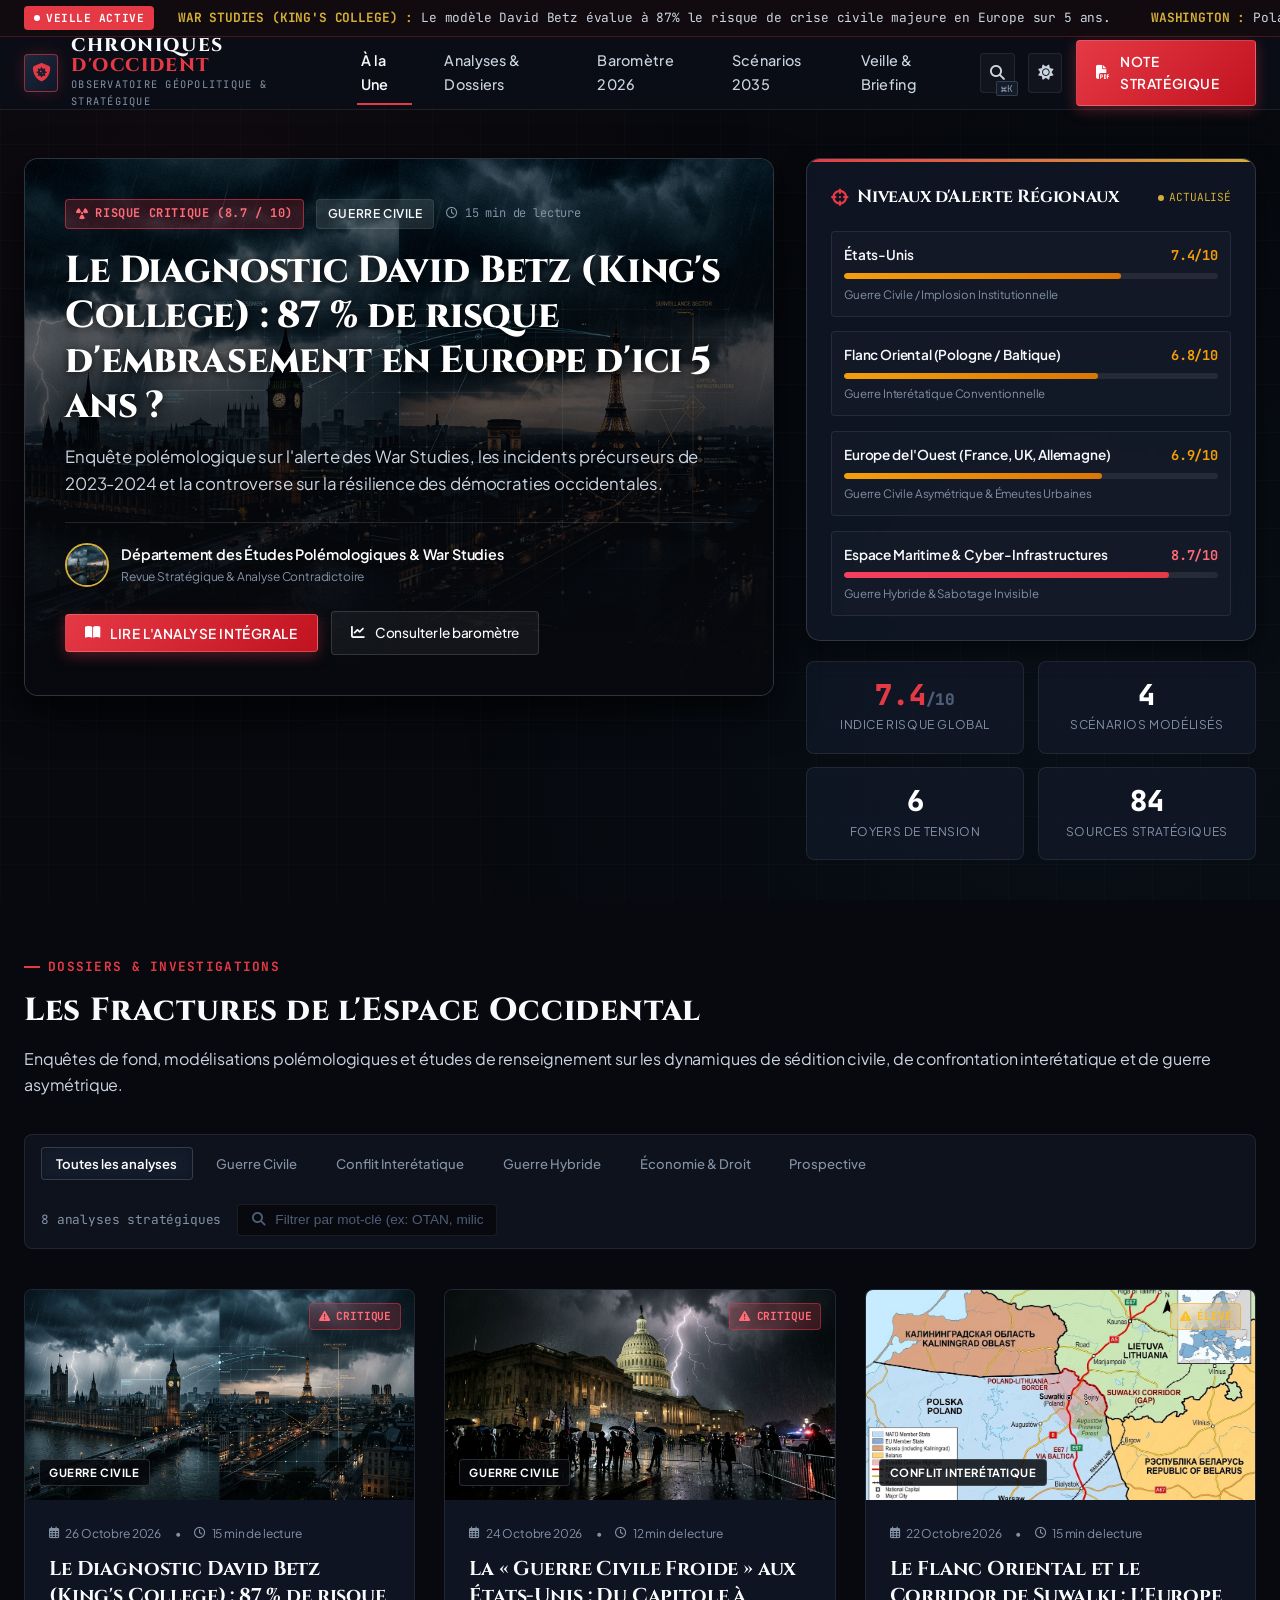
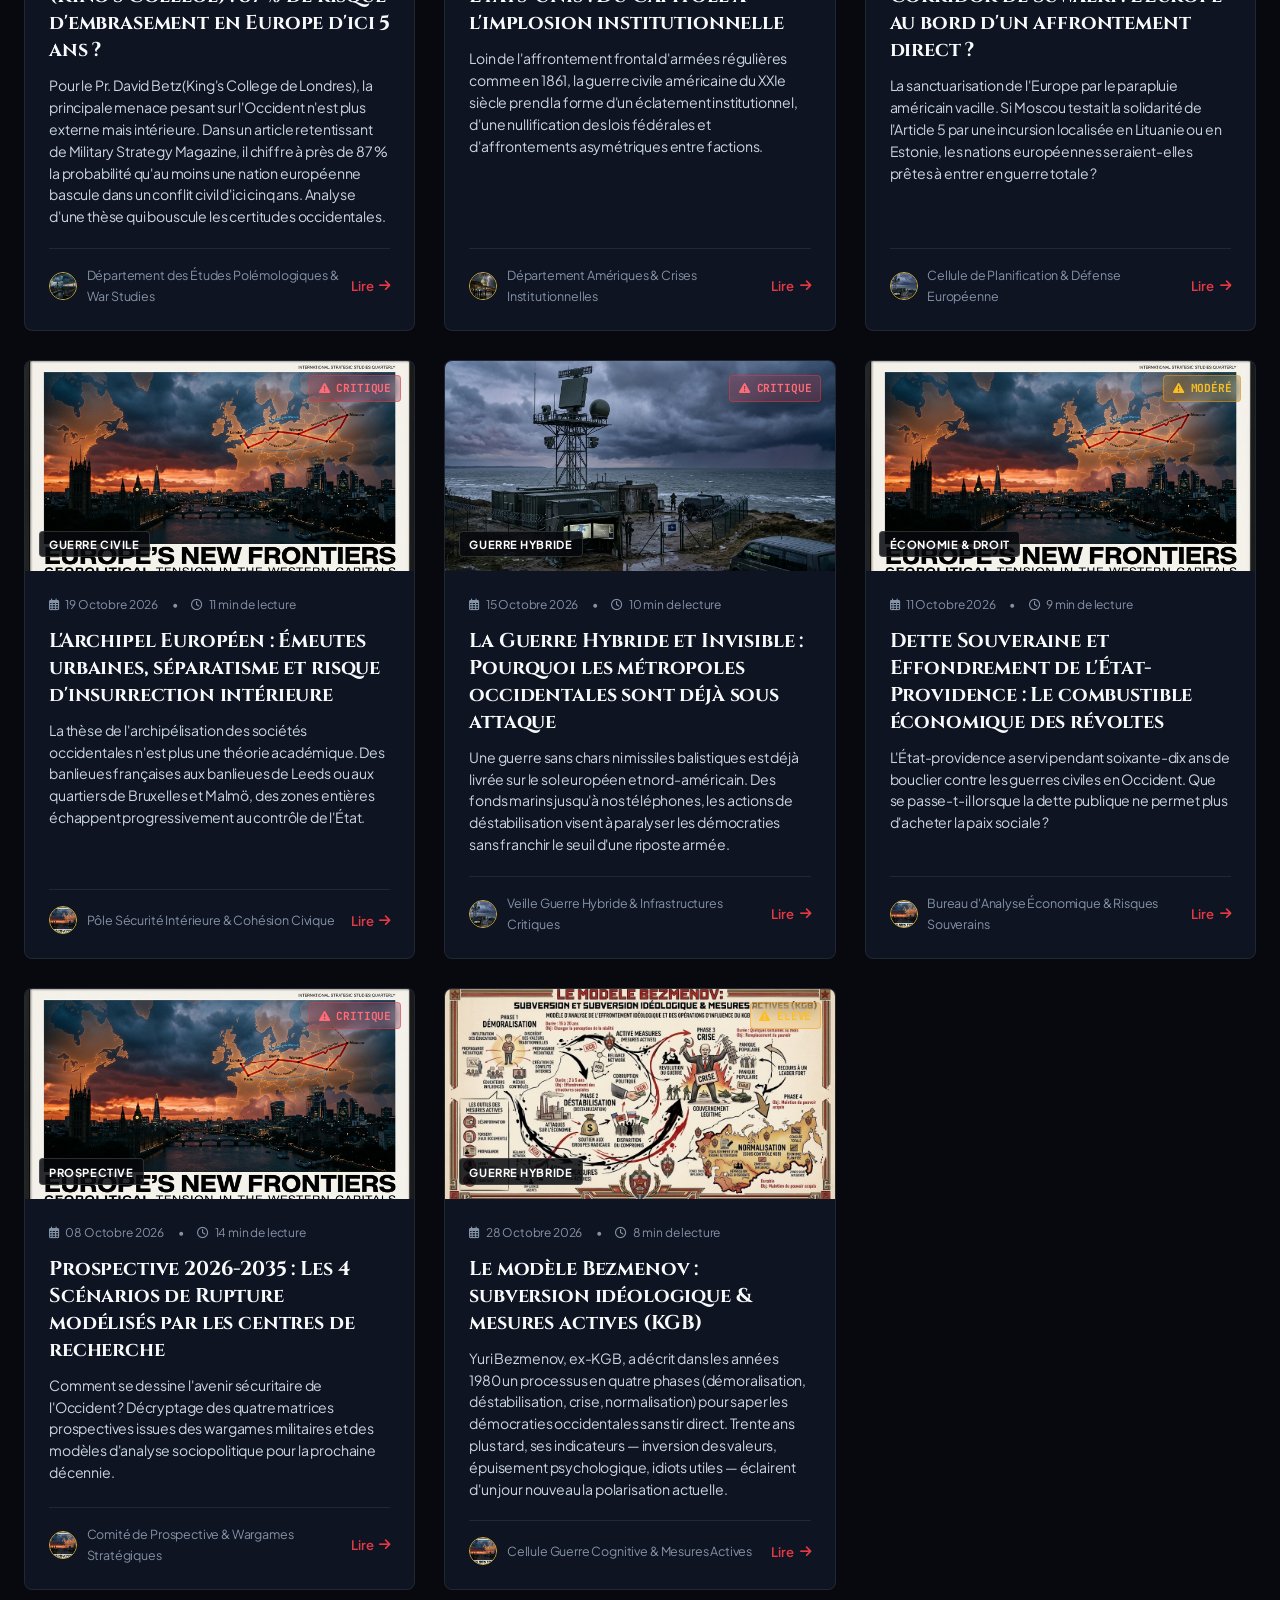
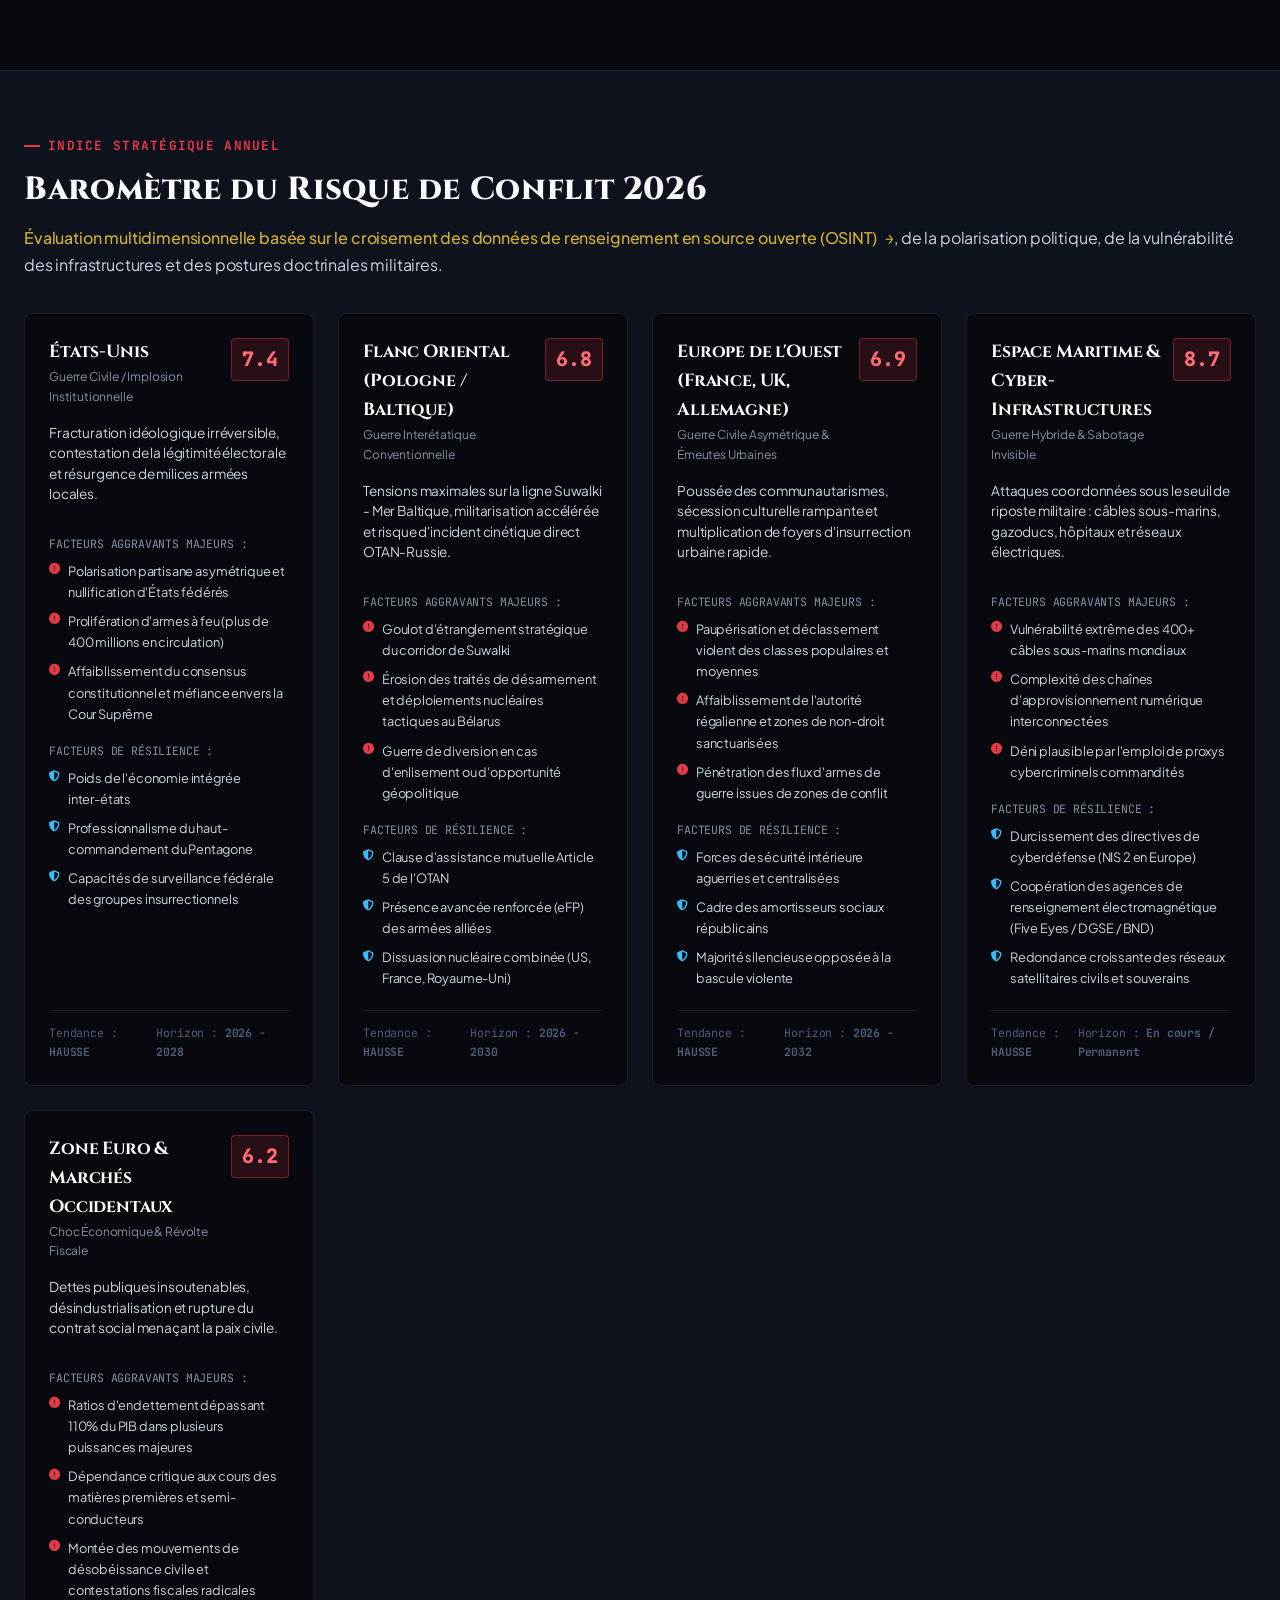
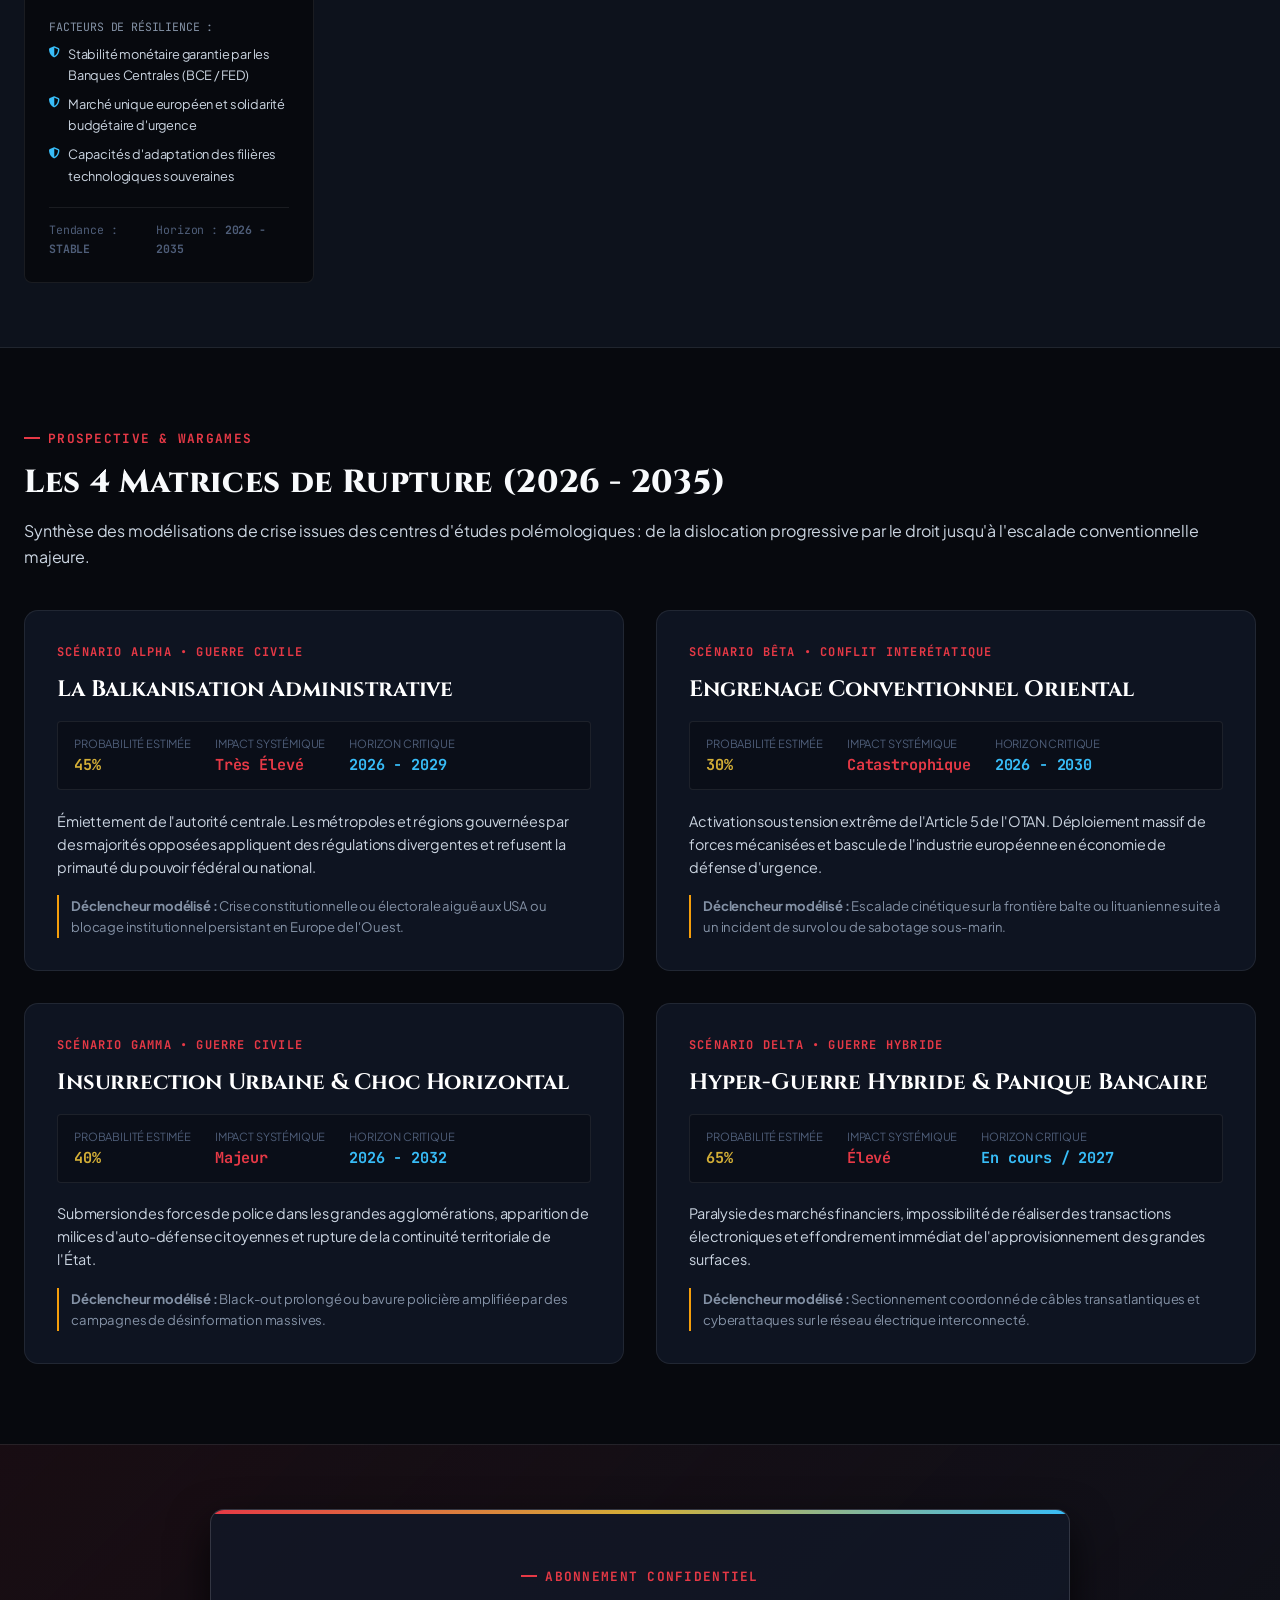
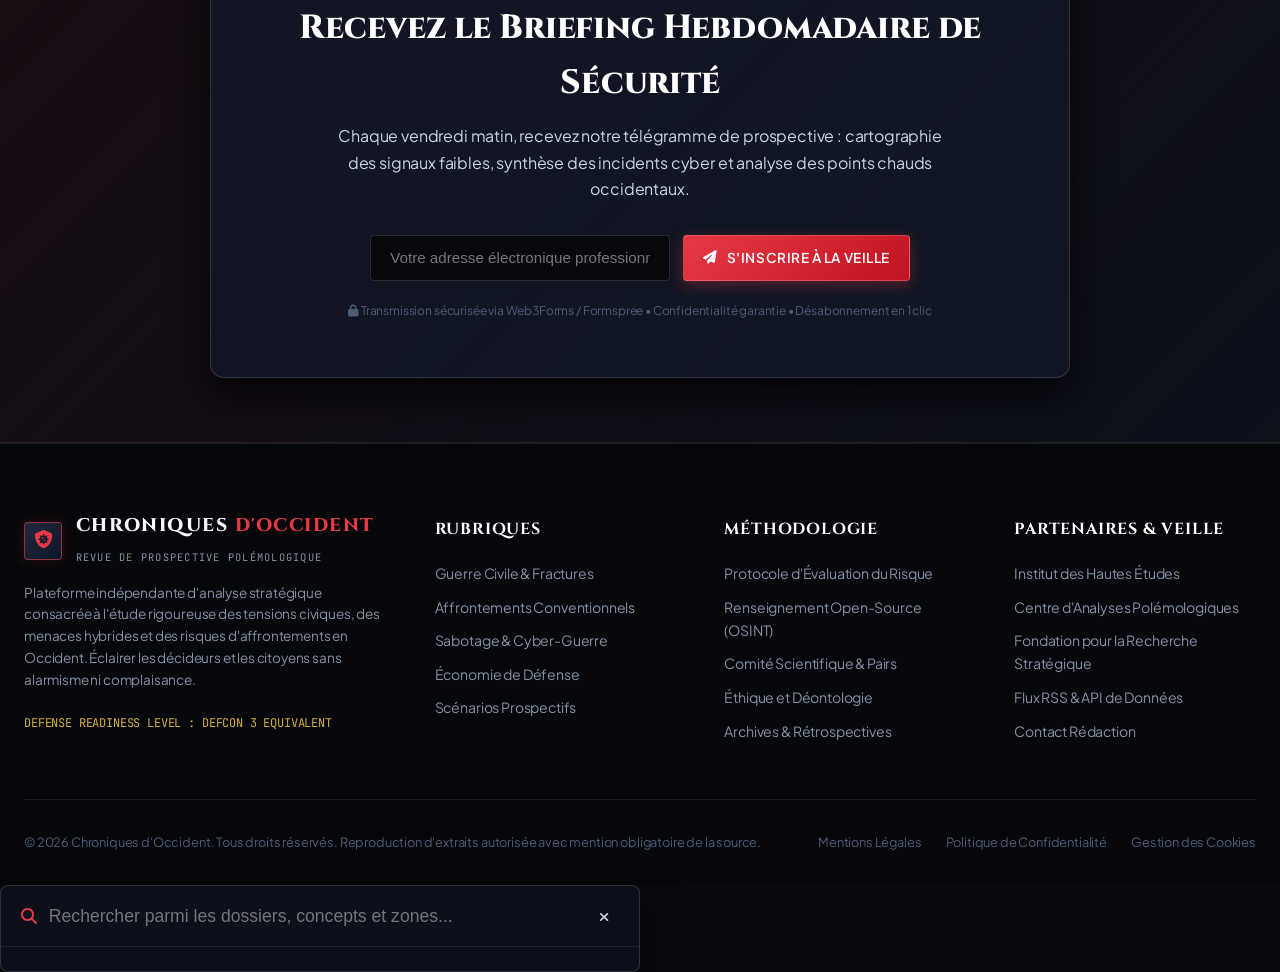
==== commit 1b76e66e: "Add OSINT method link under Baromètre section" ====
--- a/index.html
+++ b/index.html
@@ -1,30 +1,44 @@
-<!DOCTYPE html>
+﻿<!DOCTYPE html>
 <html lang="fr" data-theme="dark">
+
 <head>
   <meta charset="UTF-8">
   <meta name="viewport" content="width=device-width, initial-scale=1.0">
   <title>CHRONIQUES D'OCCIDENT | Revue d'Analyse Stratégique & Risques de Conflit</title>
-  
+
   <!-- Méta SEO & Référencement -->
-  <meta name="description" content="Revue de référence et observatoire géopolitique indépendant sur les risques de guerre civile, d'implosion institutionnelle et de conflit armé en Occident.">
-  <meta name="keywords" content="guerre civile occident, risque de guerre europe, polarisation etats-unis, strategie militaire, guerre hybride, prospective 2030, defense europeenne, securite nationale">
+  <meta name="description"
+    content="Revue de référence et observatoire géopolitique indépendant sur les risques de guerre civile, d'implosion institutionnelle et de conflit armé en Occident.">
+  <meta name="keywords"
+    content="guerre civile occident, risque de guerre europe, polarisation etats-unis, strategie militaire, guerre hybride, prospective 2030, defense europeenne, securite nationale">
   <meta name="author" content="Chroniques d'Occident">
   <meta property="og:title" content="CHRONIQUES D'OCCIDENT — L'Occident face au risque de guerre">
-  <meta property="og:description" content="Enquêtes exclusives, baromètre du risque 2026 et scénarios de rupture civile et militaire dans le monde occidental.">
+  <meta property="og:description"
+    content="Enquêtes exclusives, baromètre du risque 2026 et scénarios de rupture civile et militaire dans le monde occidental.">
   <meta property="og:type" content="website">
   <meta property="og:image" content="assets/images/hero.jpg">
-  
+  <!-- Favicon -->
+  <link rel="icon" type="image/svg+xml" href="data:image/svg+xml,%3Csvg xmlns=%27http://www.w3.org/2000/svg%27 viewBox=%270 0 100 100%27%3E%3Ccircle cx=%2750%27 cy=%2750%27 r=%2748%27 fill=%27%230a0f1a%27/%3E%3Cpath d=%27M50 15 C50 15 20 15 20 35 C20 55 50 85 50 85 C50 85 80 55 80 35 C80 15 50 15 50 15 Z%27 fill=%27none%27 stroke=%27%23c9a84c%27 stroke-width=%274%27/%3E%3Ccircle cx=%2750%27 cy=%2740%27 r=%278%27 fill=%27%23c9a84c%27/%3E%3Crect x=%2746%27 y=%2752%27 width=%278%27 height=%2716%27 rx=%272%27 fill=%27%23c9a84c%27/%3E%3Ccircle cx=%2750%27 cy=%2772%27 r=%273%27 fill=%27%23c9a84c%27/%3E%3C/svg%3E">
+  <link rel="icon" type="image/png" sizes="32x32" href="data:image/svg+xml,%3Csvg xmlns=%27http://www.w3.org/2000/svg%27 viewBox=%270 0 100 100%27%3E%3Ccircle cx=%2750%27 cy=%2750%27 r=%2748%27 fill=%27%230a0f1a%27/%3E%3Cpath d=%27M50 15 C50 15 20 15 20 35 C20 55 50 85 50 85 C50 85 80 55 80 35 C80 15 50 15 50 15 Z%27 fill=%27none%27 stroke=%27%23c9a84c%27 stroke-width=%274%27/%3E%3Ccircle cx=%2750%27 cy=%2740%27 r=%278%27 fill=%27%23c9a84c%27/%3E%3Crect x=%2746%27 y=%2752%27 width=%278%27 height=%2716%27 rx=%272%27 fill=%27%23c9a84c%27/%3E%3Ccircle cx=%2750%27 cy=%2772%27 r=%273%27 fill=%27%23c9a84c%27/%3E%3C/svg%3E">
+  <link rel="apple-touch-icon" href="data:image/svg+xml,%3Csvg xmlns=%27http://www.w3.org/2000/svg%27 viewBox=%270 0 100 100%27%3E%3Ccircle cx=%2750%27 cy=%2750%27 r=%2748%27 fill=%27%230a0f1a%27/%3E%3Cpath d=%27M50 15 C50 15 20 15 20 35 C20 55 50 85 50 85 C50 85 80 55 80 35 C80 15 50 15 50 15 Z%27 fill=%27none%27 stroke=%27%23c9a84c%27 stroke-width=%274%27/%3E%3Ccircle cx=%2750%27 cy=%2740%27 r=%278%27 fill=%27%23c9a84c%27/%3E%3Crect x=%2746%27 y=%2752%27 width=%278%27 height=%2716%27 rx=%272%27 fill=%27%23c9a84c%27/%3E%3Ccircle cx=%2750%27 cy=%2772%27 r=%273%27 fill=%27%23c9a84c%27/%3E%3C/svg%3E">
+  <meta name="theme-color" content="#0a0f1a">
+
   <!-- Polices Google Fonts de haute qualité -->
   <link rel="preconnect" href="https://fonts.googleapis.com">
   <link rel="preconnect" href="https://fonts.gstatic.com" crossorigin>
-  <link href="https://fonts.googleapis.com/css2?family=Cinzel:wght@600;700;800;900&family=JetBrains+Mono:wght@400;500;700&family=Plus+Jakarta+Sans:wght@300;400;500;600;700&display=swap" rel="stylesheet">
-  
+  <link
+    href="https://fonts.googleapis.com/css2?family=Cinzel:wght@600;700;800;900&family=JetBrains+Mono:wght@400;500;700&family=Plus+Jakarta+Sans:wght@300;400;500;600;700&display=swap"
+    rel="stylesheet">
+
   <!-- FontAwesome 6 pour icônes vectorielles tactiques -->
-  <link rel="stylesheet" href="https://cdnjs.cloudflare.com/ajax/libs/font-awesome/6.5.1/css/all.min.css" integrity="sha512-DTOQO9RWCH3ppGqcWaEA1BIZOC6xxalwEsw9c2QQeAIftl+Vegovlnee1c9QX4TctnWMn13TZye+giMm8e2LwA==" crossorigin="anonymous" referrerpolicy="no-referrer" />
-  
+  <link rel="stylesheet" href="https://cdnjs.cloudflare.com/ajax/libs/font-awesome/6.5.1/css/all.min.css"
+    integrity="sha512-DTOQO9RWCH3ppGqcWaEA1BIZOC6xxalwEsw9c2QQeAIftl+Vegovlnee1c9QX4TctnWMn13TZye+giMm8e2LwA=="
+    crossorigin="anonymous" referrerpolicy="no-referrer" />
+
   <!-- Feuille de styles personnalisée -->
   <link rel="stylesheet" href="css/style.css">
 </head>
+
 <body>
 
   <!-- Barre de progression de lecture au scroll -->
@@ -40,22 +54,26 @@
         </div>
         <div class="ticker-scroller">
           <div class="ticker-item">
-            <strong>WAR STUDIES (KING'S COLLEGE) :</strong> Le modèle David Betz évalue à 87% le risque de crise civile majeure en Europe sur 5 ans.
-          </div>
-          <div class="ticker-item">
-            <strong>WASHINGTON :</strong> Polarisation record, réactivation des doctrines de nullification dans 18 États fédérés.
+            <strong>WAR STUDIES (KING'S COLLEGE) :</strong> Le modèle David Betz évalue à 87% le risque de crise civile
+            majeure en Europe sur 5 ans.
+          </div>
+          <div class="ticker-item">
+            <strong>WASHINGTON :</strong> Polarisation record, réactivation des doctrines de nullification dans 18 États
+            fédérés.
           </div>
           <div class="ticker-item">
             <strong>MER BALTIQUE :</strong> Surveillance renforcée suite à des coupures suspectes de câbles sous-marins.
           </div>
           <div class="ticker-item">
-            <strong>EUROPE DE L'OUEST :</strong> Tensions urbaines en hausse, les services de renseignement modélisent le risque de sécession asymétrique.
+            <strong>EUROPE DE L'OUEST :</strong> Tensions urbaines en hausse, les services de renseignement modélisent
+            le risque de sécession asymétrique.
           </div>
           <div class="ticker-item">
             <strong>CORRIDOR DE SUWALKI :</strong> Exercices interalliés à tir réel et redéploiement d'unités blindées.
           </div>
           <div class="ticker-item">
-            <strong>CYBERESPACE :</strong> Multiplication des attaques par déni de service distribué sur les réseaux énergétiques.
+            <strong>CYBERESPACE :</strong> Multiplication des attaques par déni de service distribué sur les réseaux
+            énergétiques.
           </div>
         </div>
       </div>
@@ -65,7 +83,7 @@
   <!-- En-tête avec Menu Collant (Sticky Menu) -->
   <header class="site-header" id="site-header">
     <div class="container nav-container">
-      
+
       <!-- Identité de la revue -->
       <a href="#" class="brand-link" aria-label="Accueil Chroniques d'Occident">
         <div class="brand-icon">
@@ -95,7 +113,8 @@
         </button>
 
         <!-- Basculeur de Thème -->
-        <button class="btn-icon" id="theme-toggle-btn" title="Changer le mode d'affichage" aria-label="Changer de thème">
+        <button class="btn-icon" id="theme-toggle-btn" title="Changer le mode d'affichage"
+          aria-label="Changer de thème">
           <i class="fas fa-sun"></i>
         </button>
 
@@ -120,7 +139,7 @@
          ==================================================================== -->
     <section class="hero-section" id="a-la-une">
       <div class="container">
-        
+
         <div class="hero-grid">
           <!-- Carte Principale Hero Dynamique (remplie par app.js) -->
           <div id="hero-featured-container"></div>
@@ -147,7 +166,8 @@
             <!-- Bande de Compteurs Clés -->
             <div class="stats-strip">
               <div class="stat-box">
-                <div class="stat-number" style="color: var(--accent-crimson);">7.4<span style="font-size: 1rem; color: var(--text-dim);">/10</span></div>
+                <div class="stat-number" style="color: var(--accent-crimson);">7.4<span
+                    style="font-size: 1rem; color: var(--text-dim);">/10</span></div>
                 <div class="stat-label">Indice Risque Global</div>
               </div>
               <div class="stat-box">
@@ -174,13 +194,14 @@
          ==================================================================== -->
     <section class="articles-section" id="analyses">
       <div class="container">
-        
+
         <!-- En-tête de section -->
         <div class="section-header">
           <div class="section-label">Dossiers & Investigations</div>
           <h2 class="section-title">Les Fractures de l'Espace Occidental</h2>
           <p class="section-desc">
-            Enquêtes de fond, modélisations polémologiques et études de renseignement sur les dynamiques de sédition civile, de confrontation interétatique et de guerre asymétrique.
+            Enquêtes de fond, modélisations polémologiques et études de renseignement sur les dynamiques de sédition
+            civile, de confrontation interétatique et de guerre asymétrique.
           </p>
         </div>
 
@@ -196,12 +217,14 @@
           </div>
 
           <div style="display: flex; align-items: center; gap: 1rem;">
-            <span id="articles-count-label" style="font-family: var(--font-mono); font-size: 0.8rem; color: var(--text-muted);">
+            <span id="articles-count-label"
+              style="font-family: var(--font-mono); font-size: 0.8rem; color: var(--text-muted);">
               Chargement...
             </span>
             <div class="filter-search-box">
               <i class="fas fa-search"></i>
-              <input type="text" id="filter-search-input" placeholder="Filtrer par mot-clé (ex: OTAN, milices...)" aria-label="Filtrer les articles">
+              <input type="text" id="filter-search-input" placeholder="Filtrer par mot-clé (ex: OTAN, milices...)"
+                aria-label="Filtrer les articles">
             </div>
           </div>
         </div>
@@ -219,12 +242,13 @@
          ==================================================================== -->
     <section class="barometer-section" id="barometre">
       <div class="container">
-        
+
         <div class="section-header">
           <div class="section-label">Indice Stratégique Annuel</div>
           <h2 class="section-title">Baromètre du Risque de Conflit 2026</h2>
           <p class="section-desc">
-            Évaluation multidimensionnelle basée sur le croisement des données de renseignement en source ouverte (OSINT), de la polarisation politique, de la vulnérabilité des infrastructures et des postures doctrinales militaires.
+            <a href="methode.html" class="method-link">Évaluation multidimensionnelle basée sur le croisement des données de renseignement en source ouverte (OSINT)</a><span class="method-arrow"> →</span>, de la polarisation politique, de la vulnérabilité des infrastructures et des postures doctrinales
+            militaires.
           </p>
         </div>
 
@@ -241,12 +265,13 @@
          ==================================================================== -->
     <section class="scenarios-section" id="scenarios">
       <div class="container">
-        
+
         <div class="section-header">
           <div class="section-label">Prospective & Wargames</div>
           <h2 class="section-title">Les 4 Matrices de Rupture (2026 - 2035)</h2>
           <p class="section-desc">
-            Synthèse des modélisations de crise issues des centres d'études polémologiques : de la dislocation progressive par le droit jusqu'à l'escalade conventionnelle majeure.
+            Synthèse des modélisations de crise issues des centres d'études polémologiques : de la dislocation
+            progressive par le droit jusqu'à l'escalade conventionnelle majeure.
           </p>
         </div>
 
@@ -263,29 +288,34 @@
          ==================================================================== -->
     <section class="briefing-newsletter-section" id="veille">
       <div class="container">
-        
+
         <div class="briefing-box">
-          <div class="section-label" style="justify-content: center; margin-bottom: 0.8rem;">Abonnement Confidentiel</div>
+          <div class="section-label" style="justify-content: center; margin-bottom: 0.8rem;">Abonnement Confidentiel
+          </div>
           <h2 class="briefing-title">Recevez le Briefing Hebdomadaire de Sécurité</h2>
           <p class="briefing-desc">
-            Chaque vendredi matin, recevez notre télégramme de prospective : cartographie des signaux faibles, synthèse des incidents cyber et analyse des points chauds occidentaux.
+            Chaque vendredi matin, recevez notre télégramme de prospective : cartographie des signaux faibles, synthèse
+            des incidents cyber et analyse des points chauds occidentaux.
           </p>
 
           <form class="newsletter-form" id="newsletter-form" action="https://api.web3forms.com/submit" method="POST">
             <!-- Clé Web3Forms (remplacez par votre clé gratuite reçue sur https://web3forms.com) -->
-            <input type="hidden" name="access_key" id="web3forms-access-key" value="VOTRE_CLE_WEB3FORMS_ICI">
+            <input type="hidden" name="access_key" id="web3forms-access-key"
+              value="d9cb7230-2cd0-4e70-a5a4-1119d5b46da7">
             <input type="hidden" name="subject" value="Nouvel abonné - Chroniques d'Occident (Veille Stratégique)">
             <input type="hidden" name="from_name" value="Chroniques d'Occident">
             <input type="checkbox" name="botcheck" style="display: none;">
 
-            <input type="email" name="email" id="newsletter-email" class="newsletter-input" placeholder="Votre adresse électronique professionnelle" required autocomplete="email">
+            <input type="email" name="email" id="newsletter-email" class="newsletter-input"
+              placeholder="Votre adresse électronique professionnelle" required autocomplete="email">
             <button type="submit" class="btn-primary" id="newsletter-submit-btn">
               <i class="fas fa-paper-plane"></i> <span id="newsletter-btn-text">S'inscrire à la Veille</span>
             </button>
           </form>
 
           <div style="font-size: 0.75rem; color: var(--text-dim); margin-top: 1.25rem;">
-            <i class="fas fa-lock"></i> Transmission sécurisée via Web3Forms / Formspree • Confidentialité garantie • Désabonnement en 1 clic
+            <i class="fas fa-lock"></i> Transmission sécurisée via Web3Forms / Formspree • Confidentialité garantie •
+            Désabonnement en 1 clic
           </div>
         </div>
 
@@ -298,7 +328,7 @@
        ==================================================================== -->
   <footer class="site-footer">
     <div class="container">
-      
+
       <div class="footer-grid">
         <div class="footer-col-brand">
           <div class="brand-link" style="margin-bottom: 1rem;">
@@ -311,7 +341,9 @@
             </div>
           </div>
           <p class="footer-manifesto">
-            Plateforme indépendante d'analyse stratégique consacrée à l'étude rigoureuse des tensions civiques, des menaces hybrides et des risques d'affrontements en Occident. Éclairer les décideurs et les citoyens sans alarmisme ni complaisance.
+            Plateforme indépendante d'analyse stratégique consacrée à l'étude rigoureuse des tensions civiques, des
+            menaces hybrides et des risques d'affrontements en Occident. Éclairer les décideurs et les citoyens sans
+            alarmisme ni complaisance.
           </p>
           <div style="font-family: var(--font-mono); font-size: 0.75rem; color: var(--accent-gold);">
             DEFENSE READINESS LEVEL : DEFCON 3 EQUIVALENT
@@ -354,7 +386,8 @@
 
       <div class="footer-bottom">
         <div>
-          © 2026 Chroniques d'Occident. Tous droits réservés. Reproduction d'extraits autorisée avec mention obligatoire de la source.
+          © 2026 Chroniques d'Occident. Tous droits réservés. Reproduction d'extraits autorisée avec mention obligatoire
+          de la source.
         </div>
         <div style="display: flex; gap: 1.5rem;">
           <a href="#">Mentions Légales</a>
@@ -369,13 +402,14 @@
   <!-- ====================================================================
        MODAL DE LECTURE COMPLÈTE DE L'ARTICLE (READER VIEW)
        ==================================================================== -->
-  <div class="reader-modal-overlay" id="reader-modal" role="dialog" aria-modal="true" aria-labelledby="reader-top-title">
+  <div class="reader-modal-overlay" id="reader-modal" role="dialog" aria-modal="true"
+    aria-labelledby="reader-top-title">
     <div class="reader-modal-container">
-      
+
       <!-- Barre d'outils du lecteur -->
       <div class="reader-top-bar">
         <div class="reader-top-title" id="reader-top-title">Lecture d'Analyse</div>
-        
+
         <div class="reader-actions-bar">
           <button class="reader-btn" id="font-decrease" title="Diminuer la taille de police">A-</button>
           <button class="reader-btn" id="font-increase" title="Augmenter la taille de police">A+</button>
@@ -405,7 +439,8 @@
     <div class="search-modal-box">
       <div class="search-modal-header">
         <i class="fas fa-search" style="color: var(--accent-crimson);"></i>
-        <input type="text" id="search-modal-input" class="search-modal-input" placeholder="Rechercher parmi les dossiers, concepts et zones..." autocomplete="off">
+        <input type="text" id="search-modal-input" class="search-modal-input"
+          placeholder="Rechercher parmi les dossiers, concepts et zones..." autocomplete="off">
         <button id="search-modal-close" class="reader-btn" style="border: none;">
           <i class="fas fa-times"></i>
         </button>
@@ -423,4 +458,5 @@
   <!-- Script d'Initialisation ES Module -->
   <script type="module" src="js/app.js"></script>
 </body>
+
 </html>
--- a/css/style.css
+++ b/css/style.css
@@ -830,11 +830,23 @@
   letter-spacing: 0.02em;
 }
 
-.section-desc {
-  font-size: 1rem;
-  color: var(--text-muted);
-  max-width: 750px;
-}
+.section-desc .method-link {
+  color: var(--accent-gold);
+  text-decoration: none;
+  border-bottom: 1px solid transparent;
+  transition: all var(--transition-fast);
+  font-weight: 500;
+}
+.section-desc .method-link:hover {
+  border-bottom: 1px solid var(--accent-gold);
+  color: var(--text-primary);
+}
+.section-desc .method-arrow {
+  color: var(--accent-gold);
+  font-family: var(--font-mono);
+  font-size: 0.9rem;
+}
+
 
 /* Barre de filtres & recherche */
 .filter-bar {
@@ -1632,8 +1644,25 @@
   margin-bottom: 0.4rem;
 }
 
-.article-conclusion {
-  background: var(--bg-tertiary);
+.article-figure {
+  margin: 2rem 0;
+  text-align: center;
+}
+.article-img {
+  max-width: 100%;
+  height: auto;
+  border-radius: var(--radius-sm);
+  border: 1px solid var(--border-medium);
+  box-shadow: var(--shadow-sm);
+}
+.article-figure figcaption {
+  font-family: var(--font-body);
+  font-size: 0.85rem;
+  color: var(--text-muted);
+  margin-top: 0.75rem;
+  font-style: italic;
+}
+
   border: 1px solid var(--border-medium);
   border-radius: var(--radius-sm);
   padding: 1.25rem;
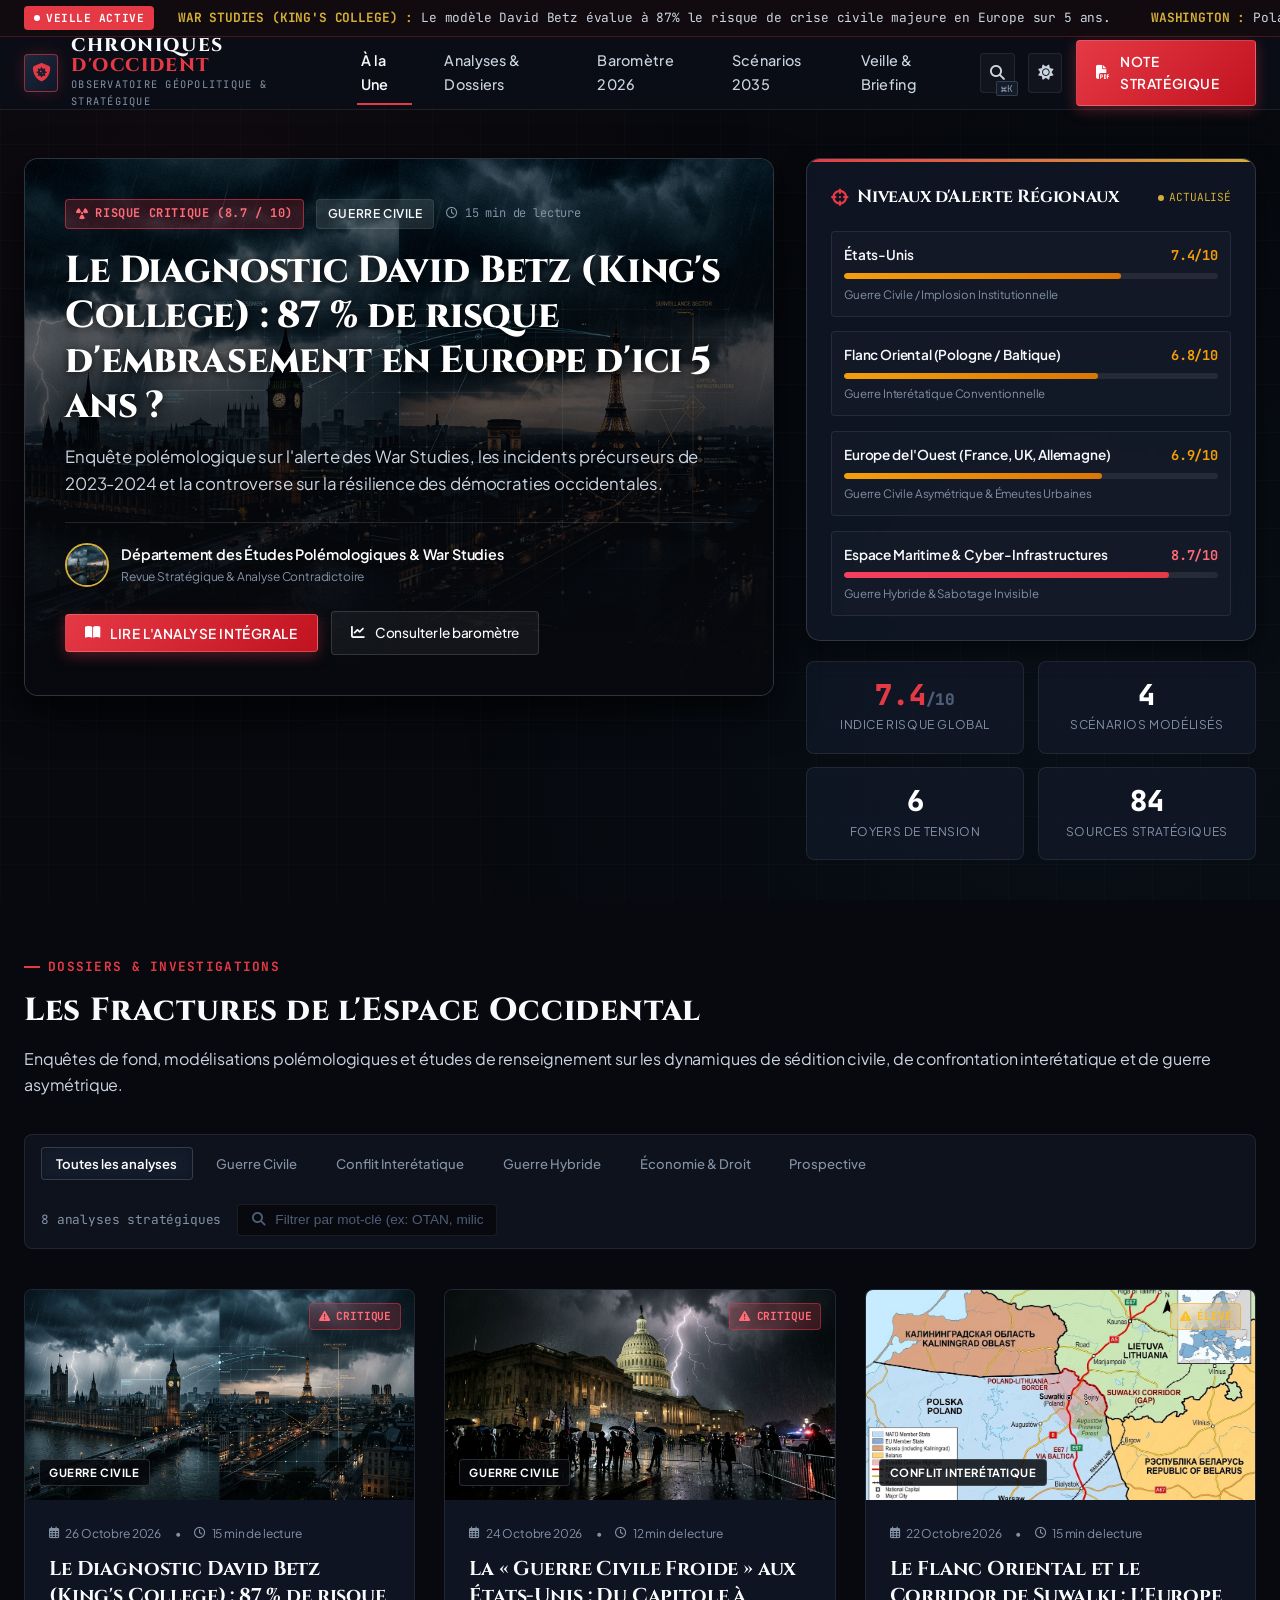
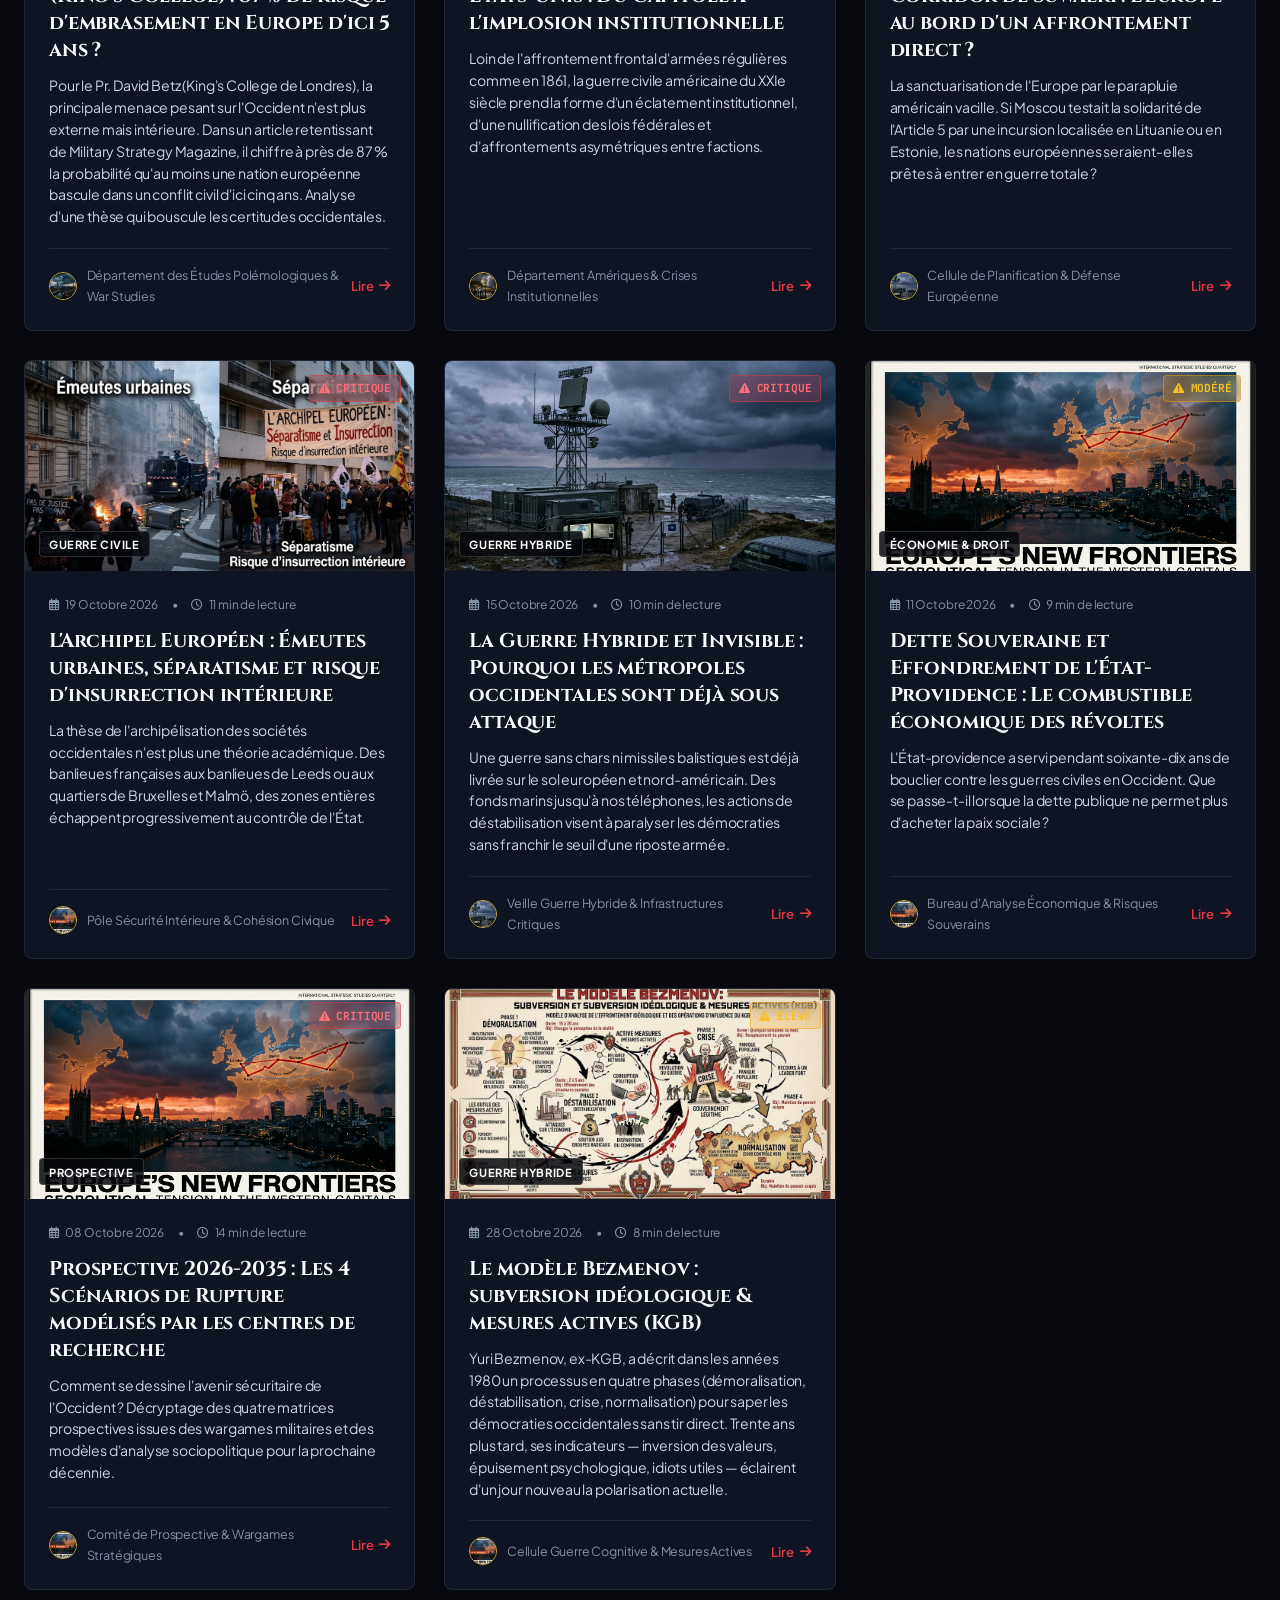
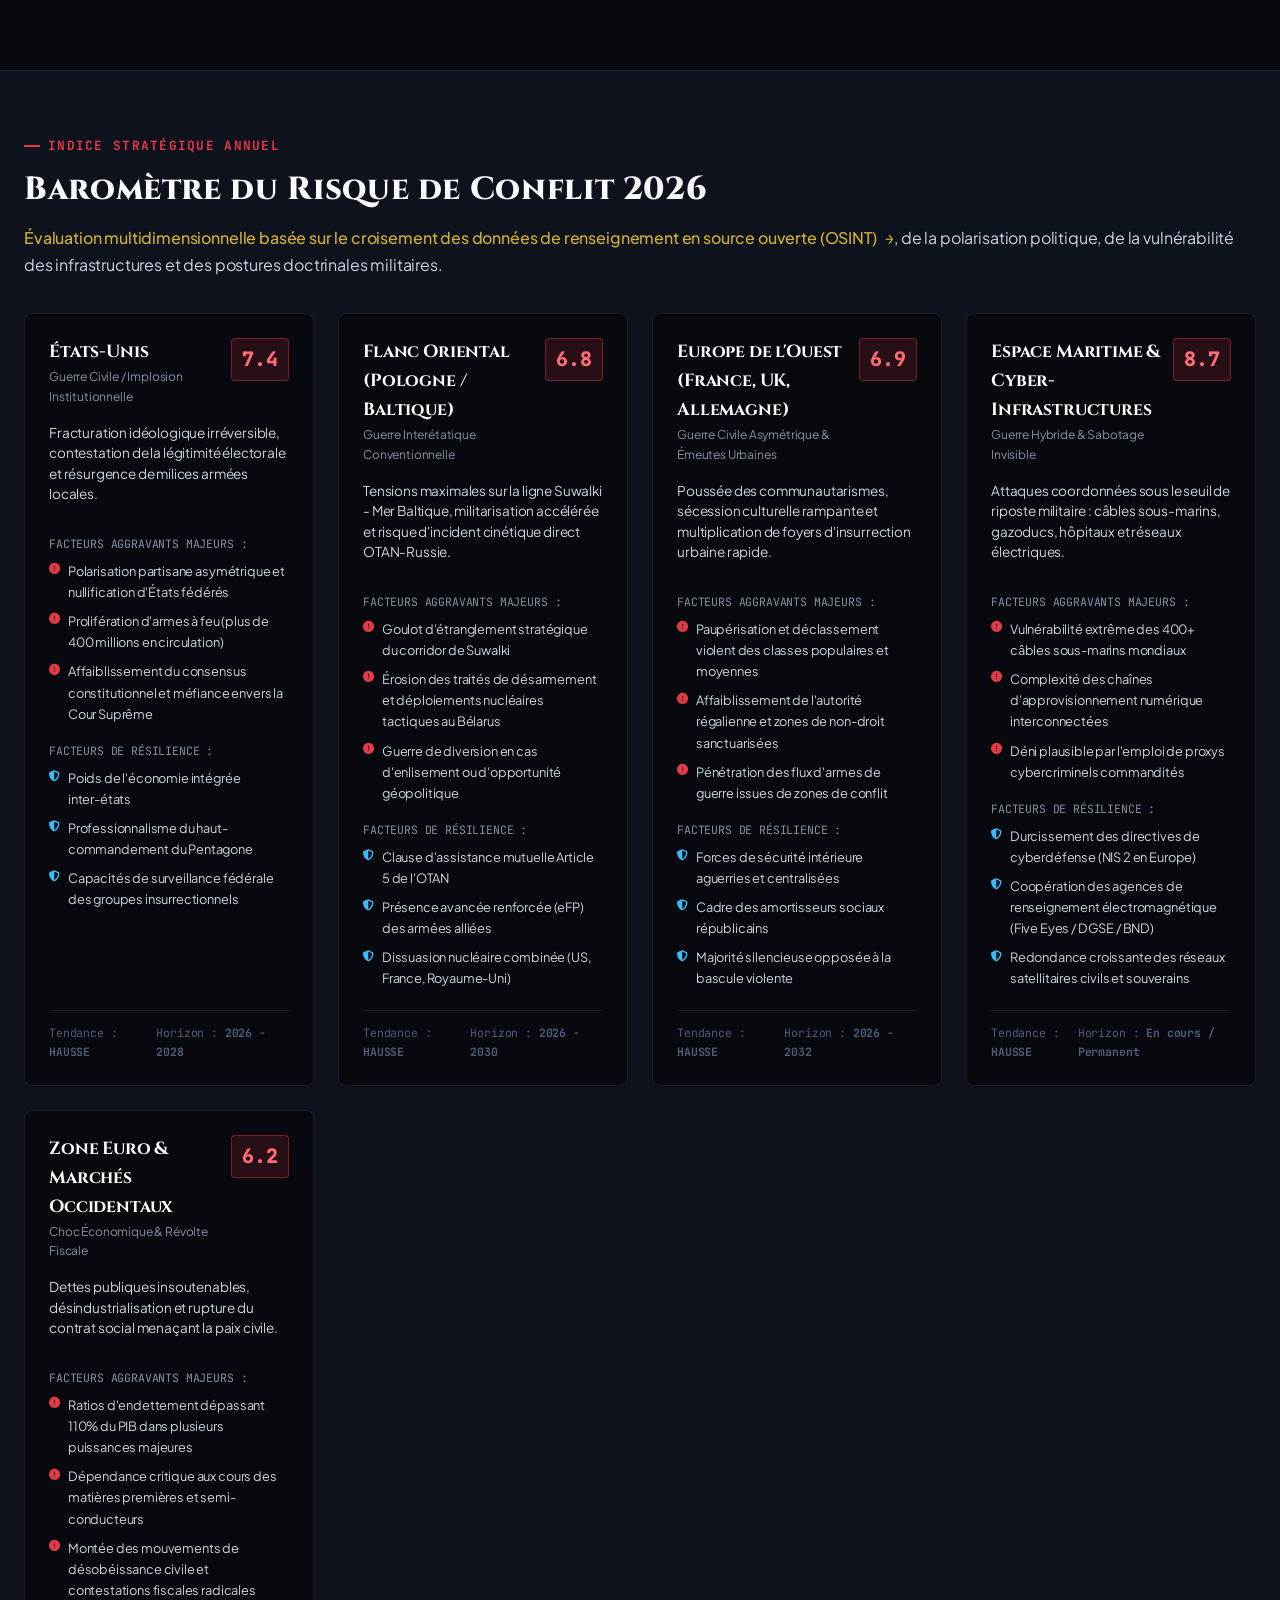
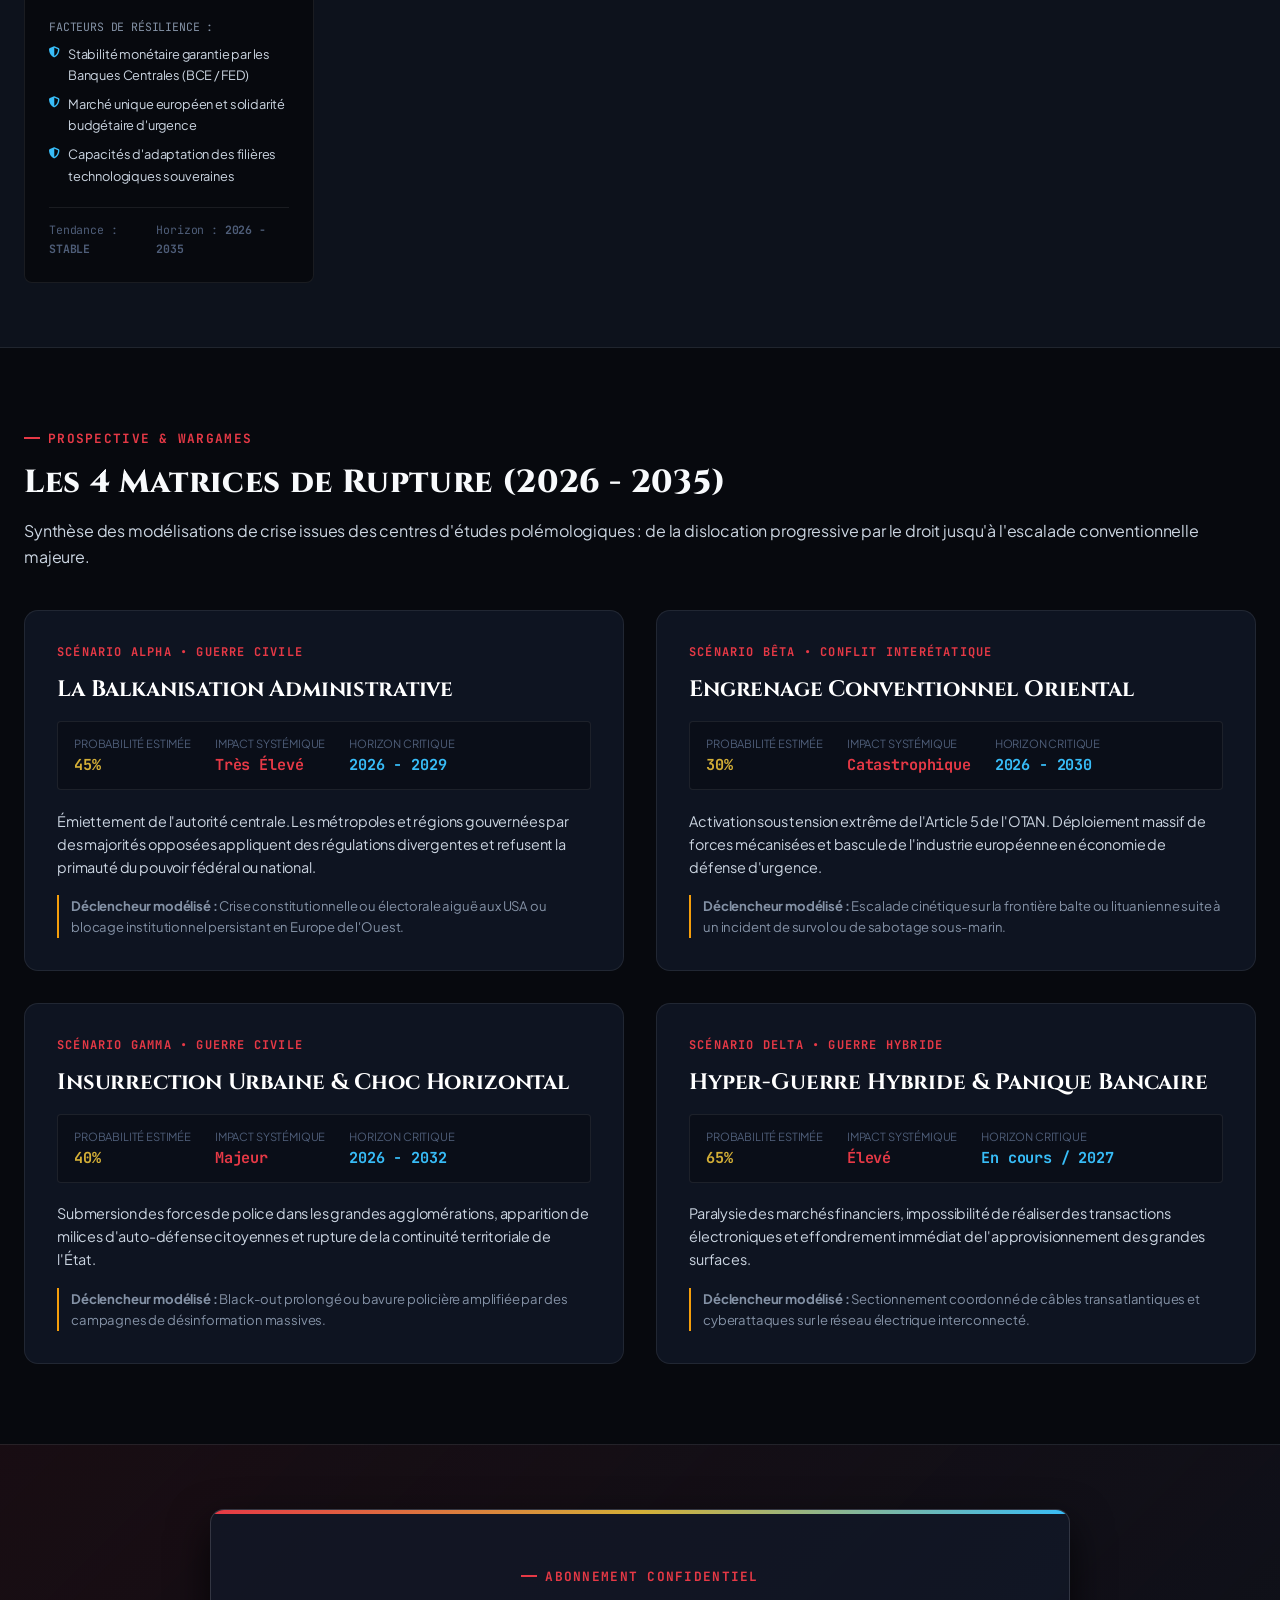
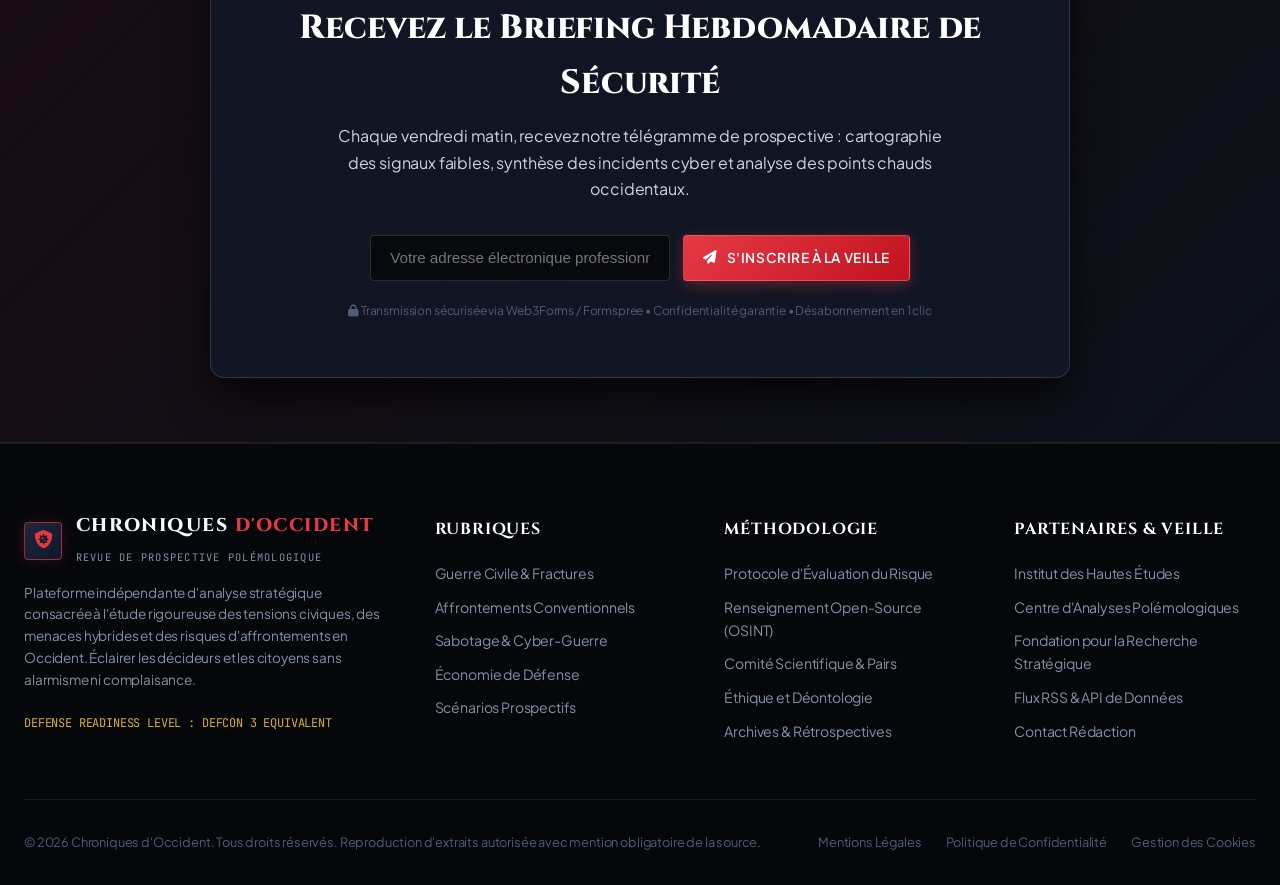
==== commit 22fcff4c: "Fix articles not displaying: convert ES modules to regular scripts and fix data.js errors" ====
--- a/index.html
+++ b/index.html
@@ -456,7 +456,8 @@
   <div class="toast-container" id="toast-container"></div>
 
   <!-- Script d'Initialisation ES Module -->
-  <script type="module" src="js/app.js"></script>
+  <script src="js/data.js"></script>
+  <script src="js/app.js"></script>
 </body>
 
 </html>
--- a/css/style.css
+++ b/css/style.css
@@ -1663,6 +1663,7 @@
   font-style: italic;
 }
 
+.article-conclusion {
   border: 1px solid var(--border-medium);
   border-radius: var(--radius-sm);
   padding: 1.25rem;
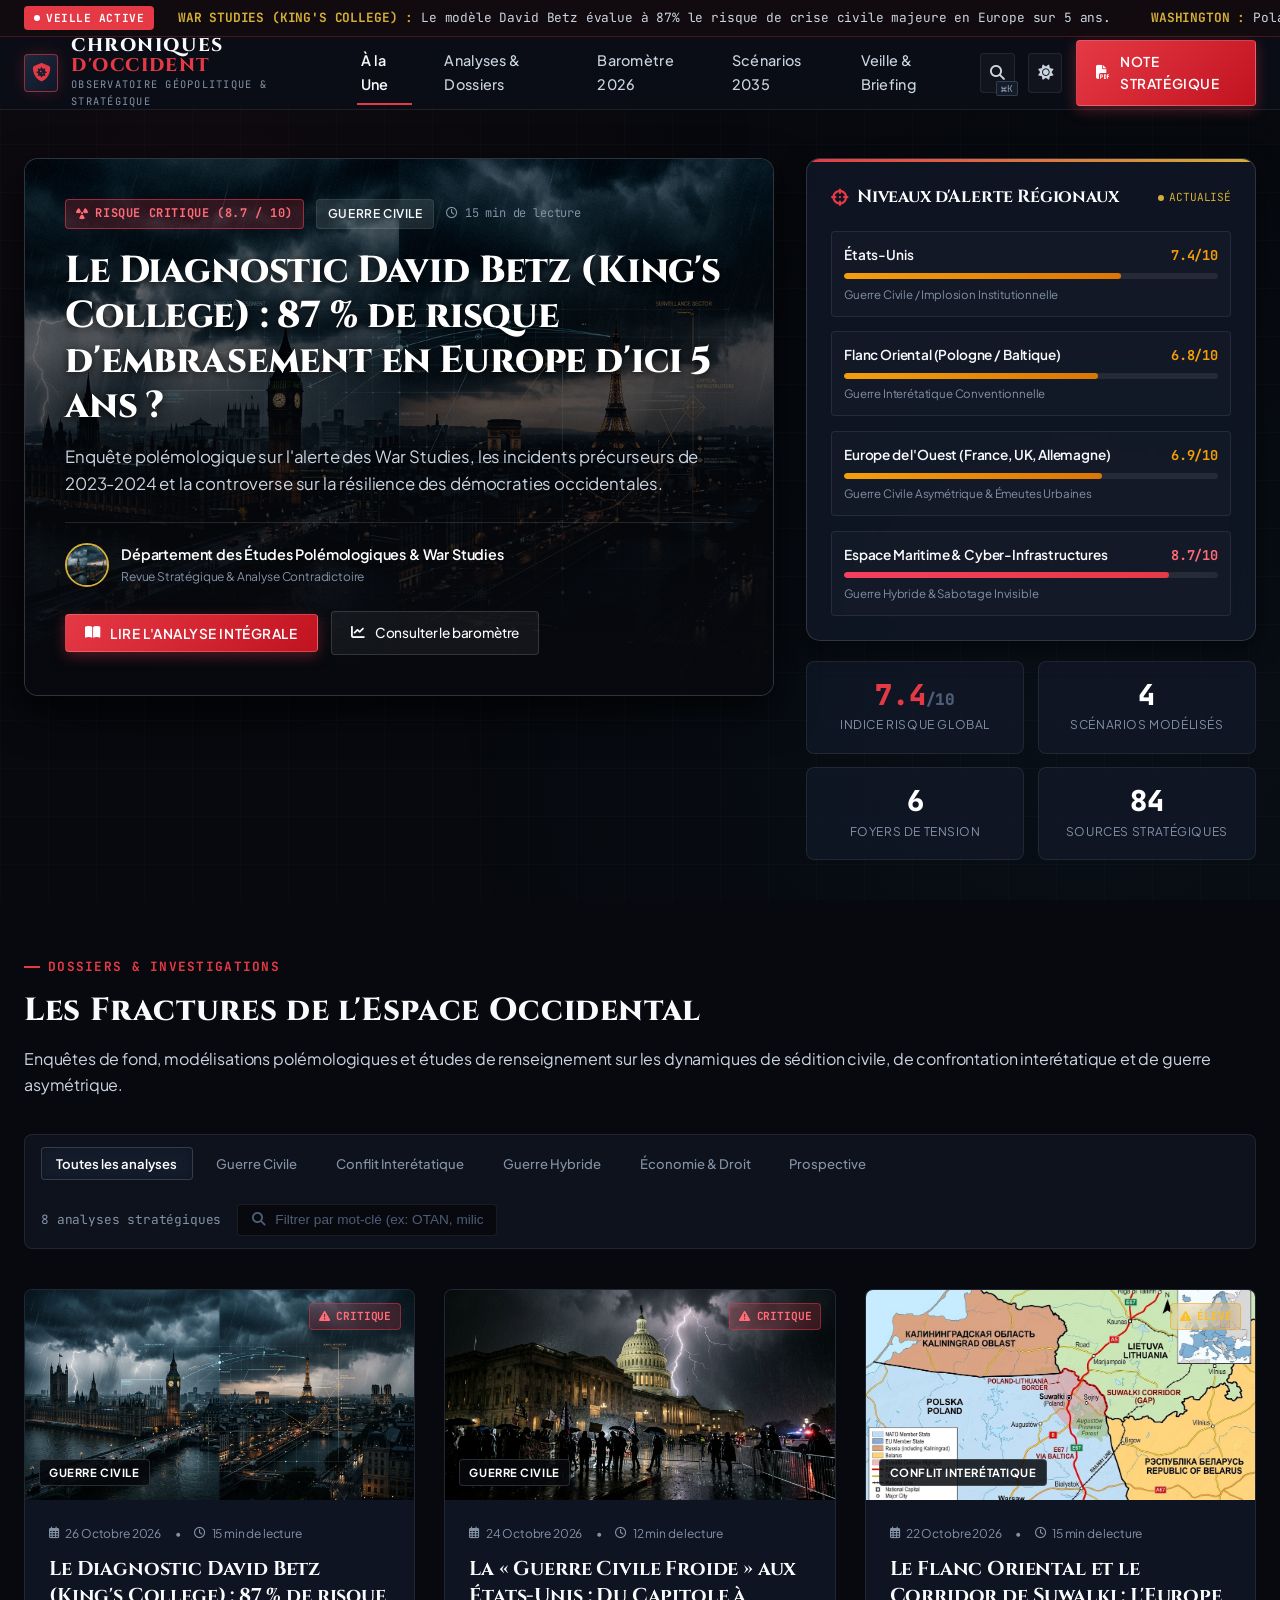
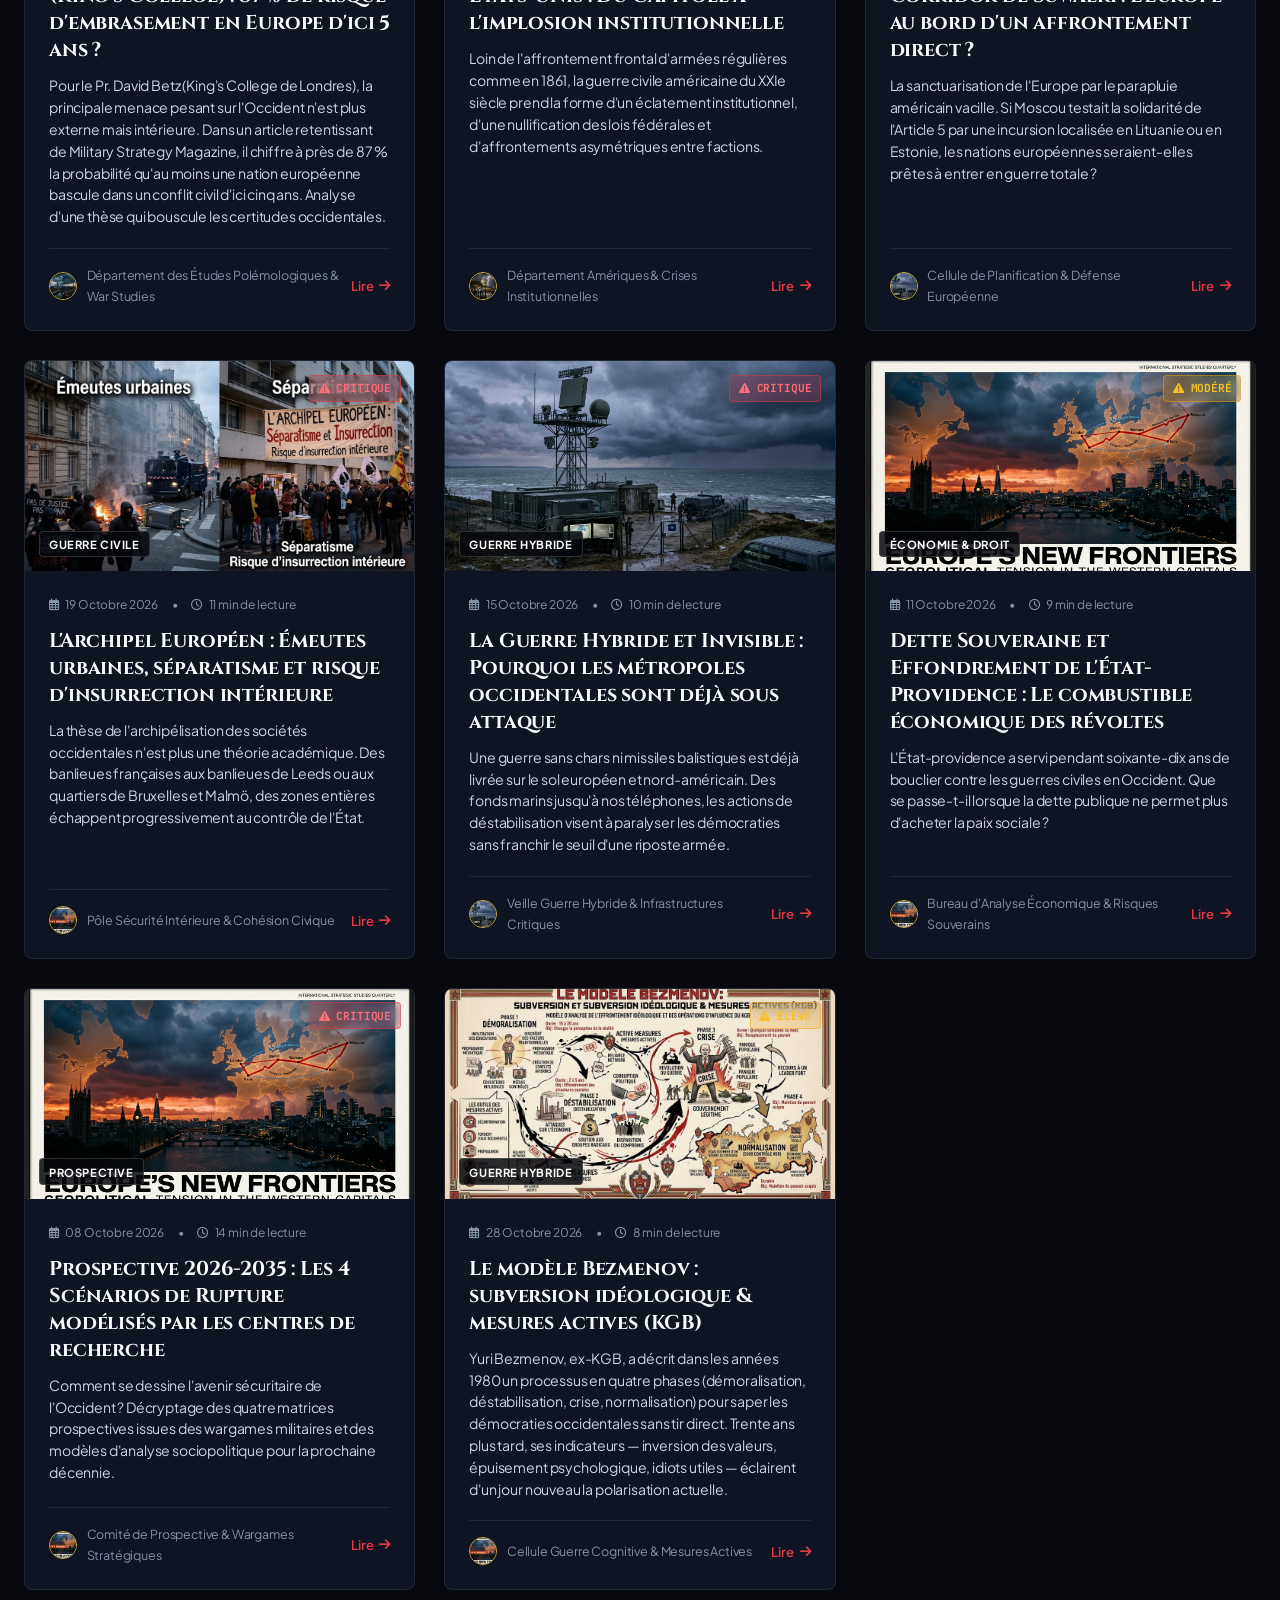
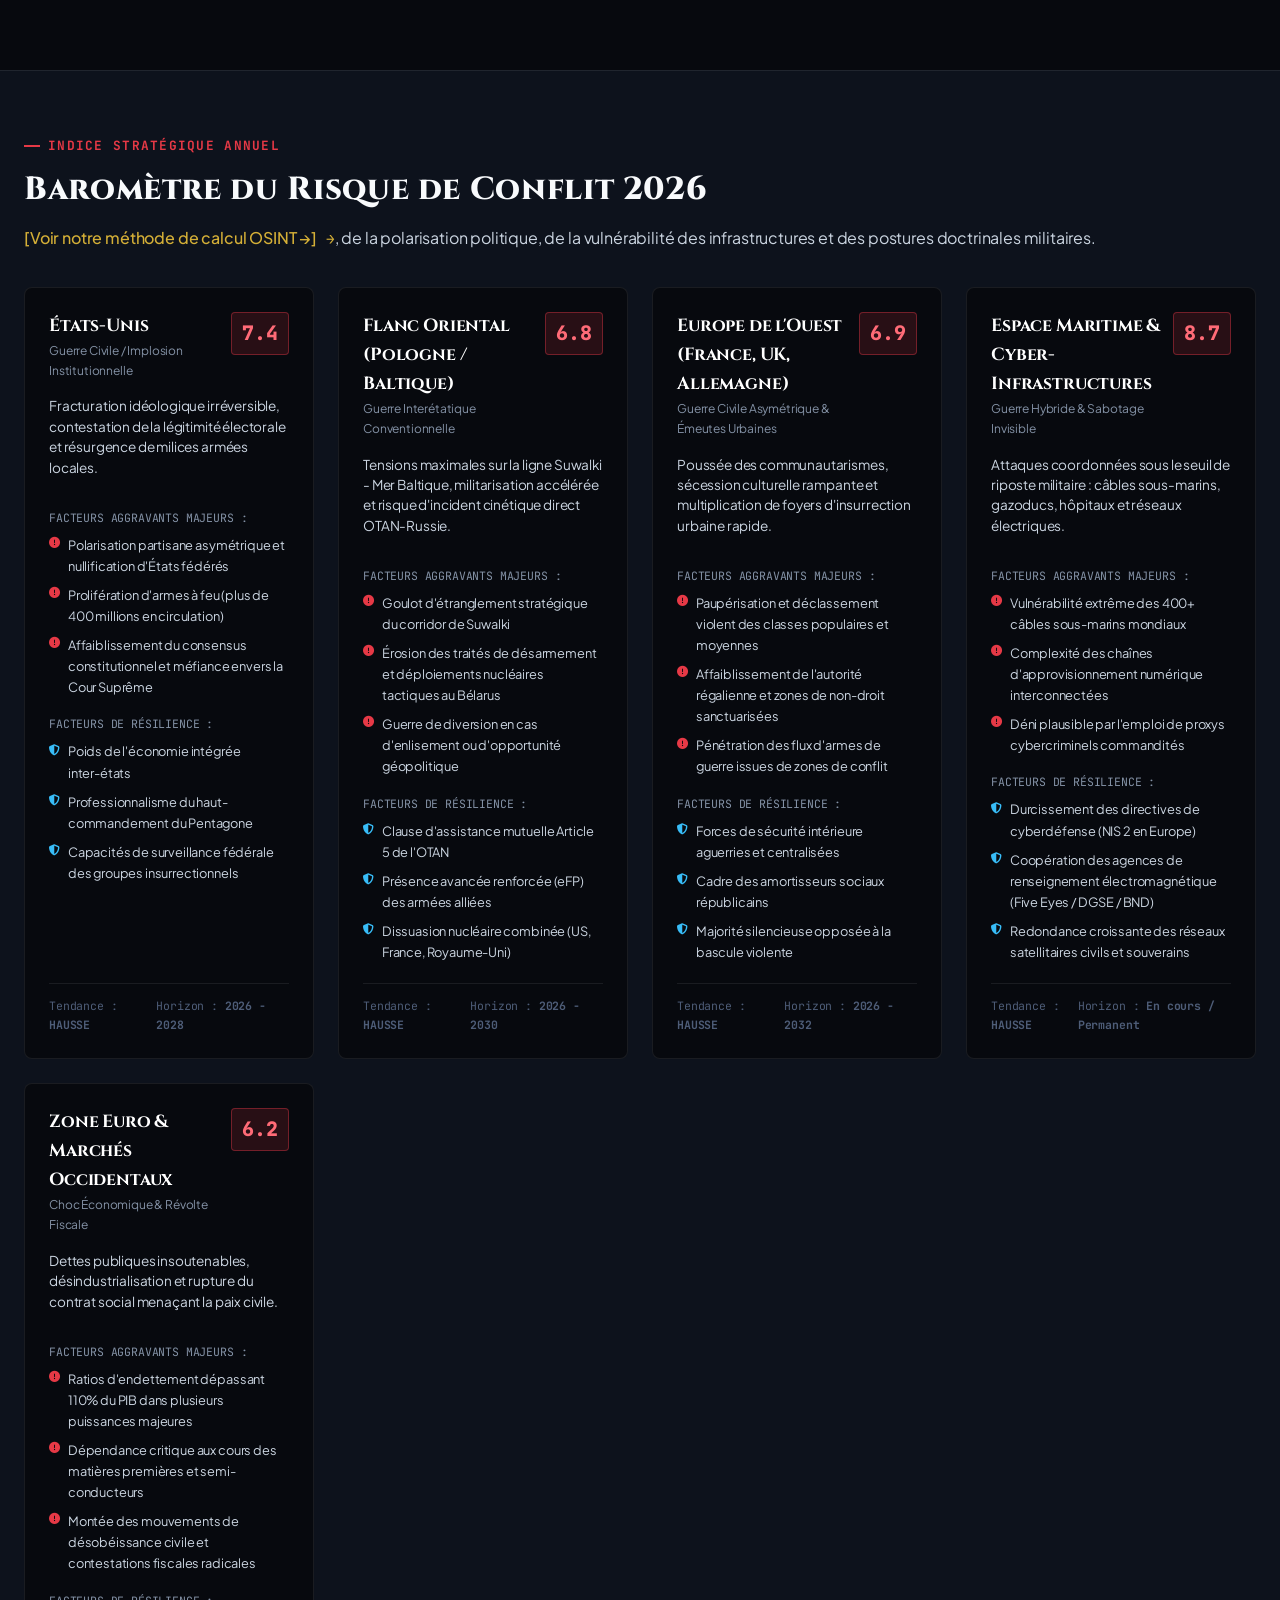
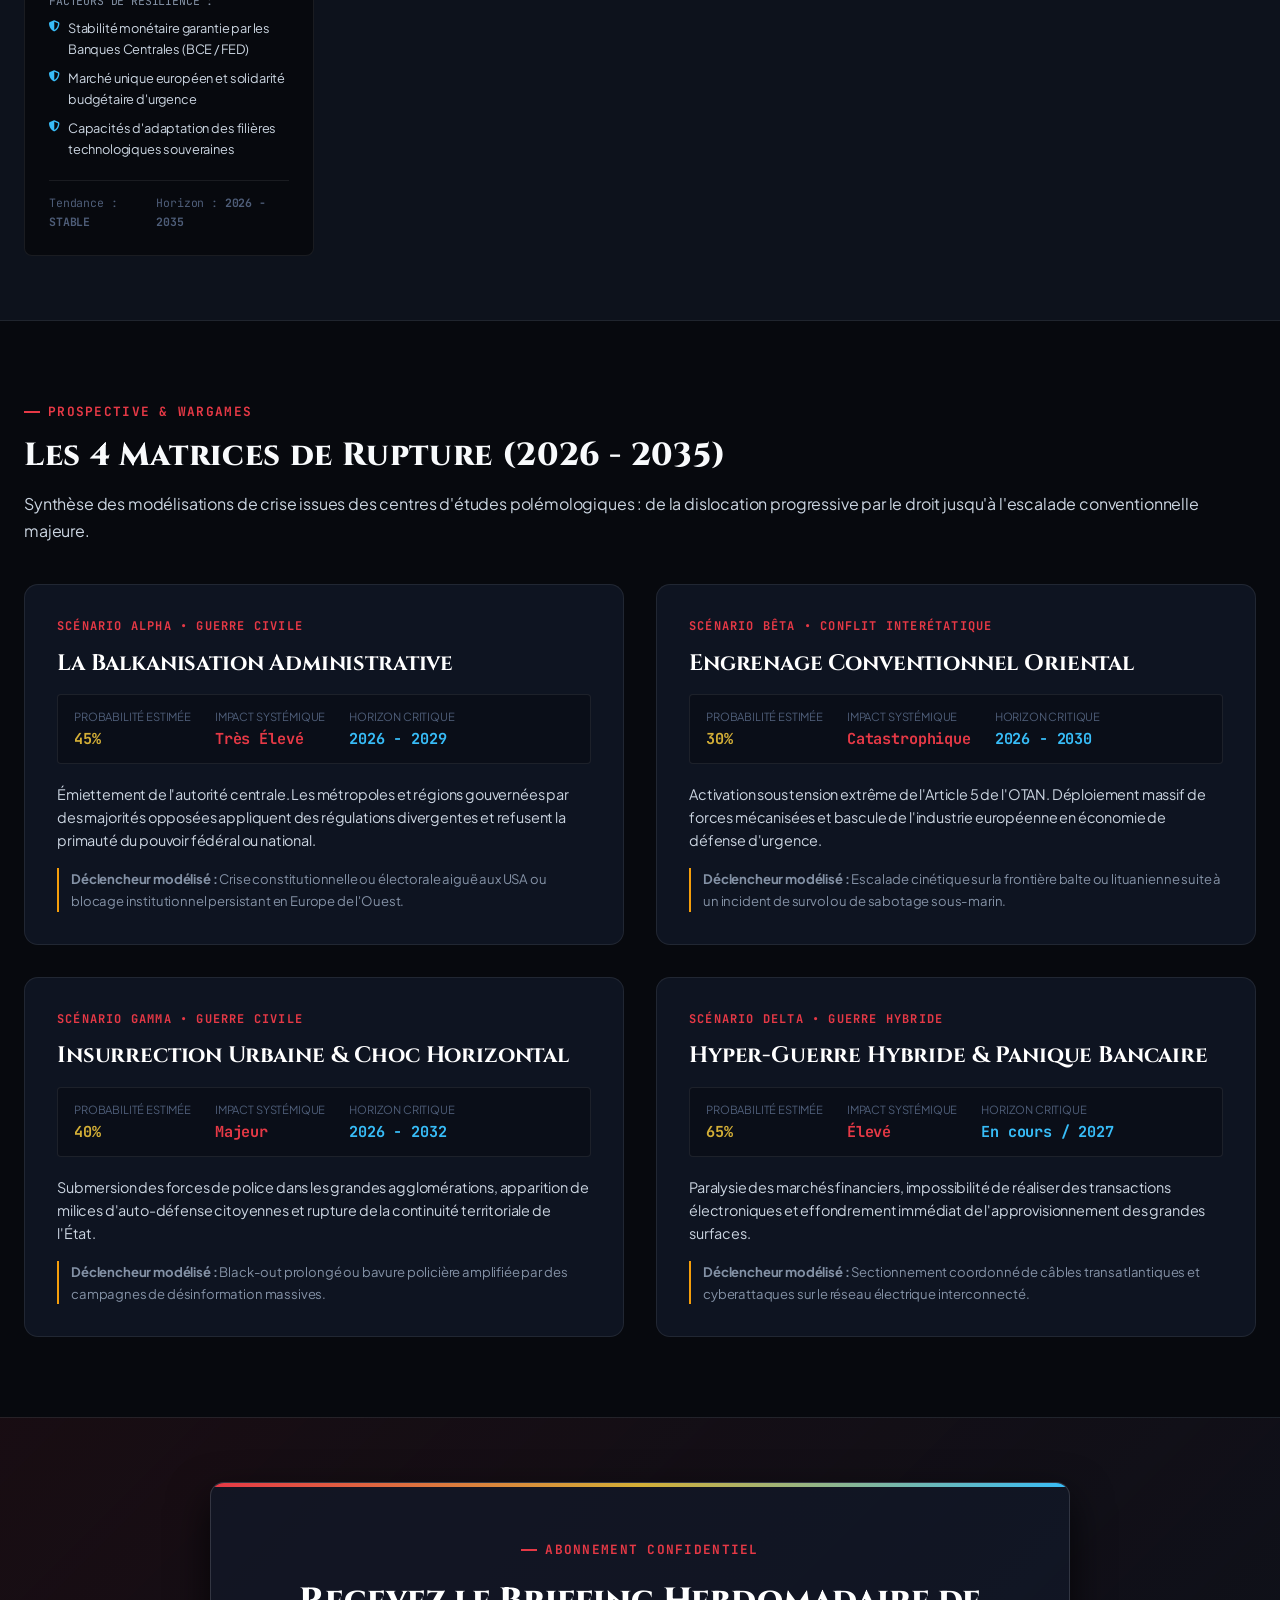
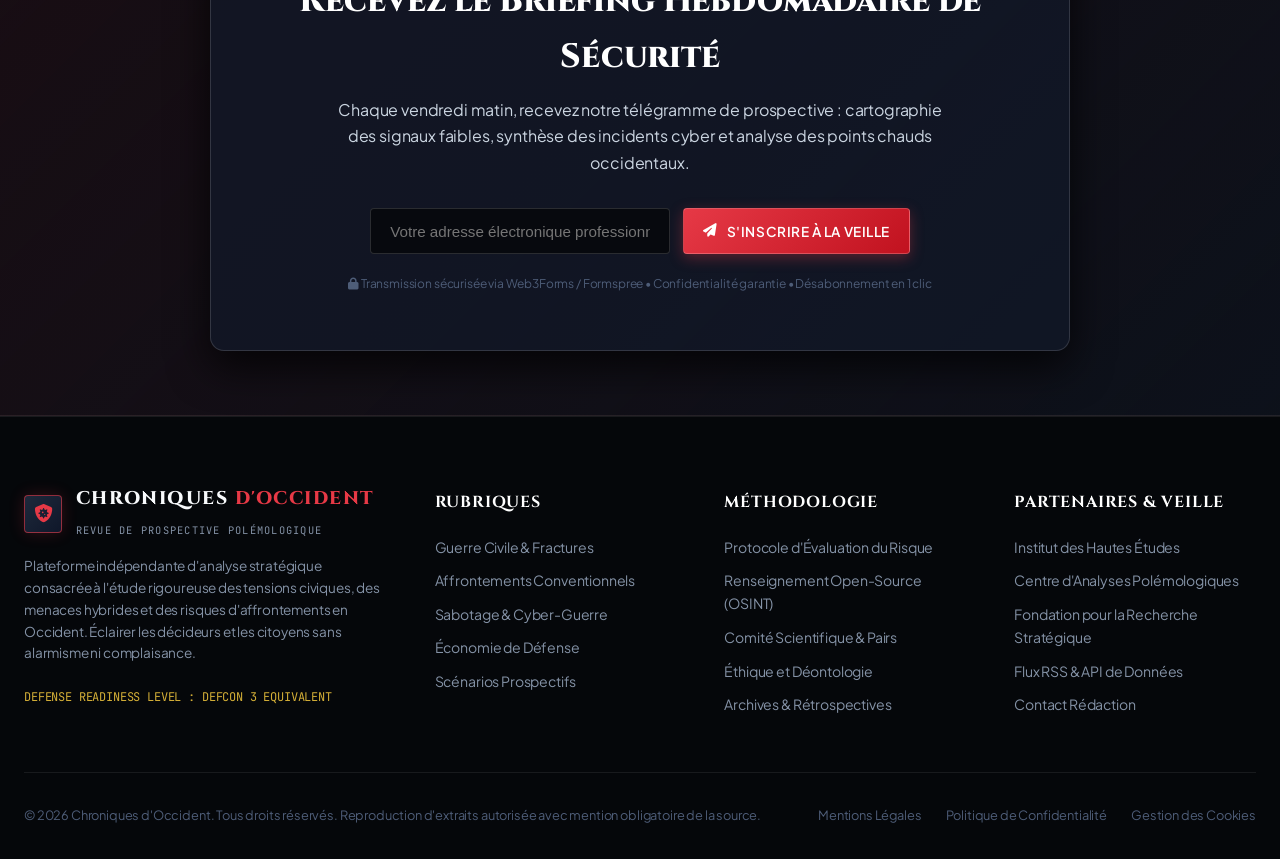
==== commit 28b30673: "Replace methode.html clone with dedicated OSINT methodology page" ====
--- a/index.html
+++ b/index.html
@@ -247,7 +247,7 @@
           <div class="section-label">Indice Stratégique Annuel</div>
           <h2 class="section-title">Baromètre du Risque de Conflit 2026</h2>
           <p class="section-desc">
-            <a href="methode.html" class="method-link">Évaluation multidimensionnelle basée sur le croisement des données de renseignement en source ouverte (OSINT)</a><span class="method-arrow"> →</span>, de la polarisation politique, de la vulnérabilité des infrastructures et des postures doctrinales
+            <a href="methode.html" class="method-link">[Voir notre méthode de calcul OSINT →]</a><span class="method-arrow"> →</span>, de la polarisation politique, de la vulnérabilité des infrastructures et des postures doctrinales
             militaires.
           </p>
         </div>
